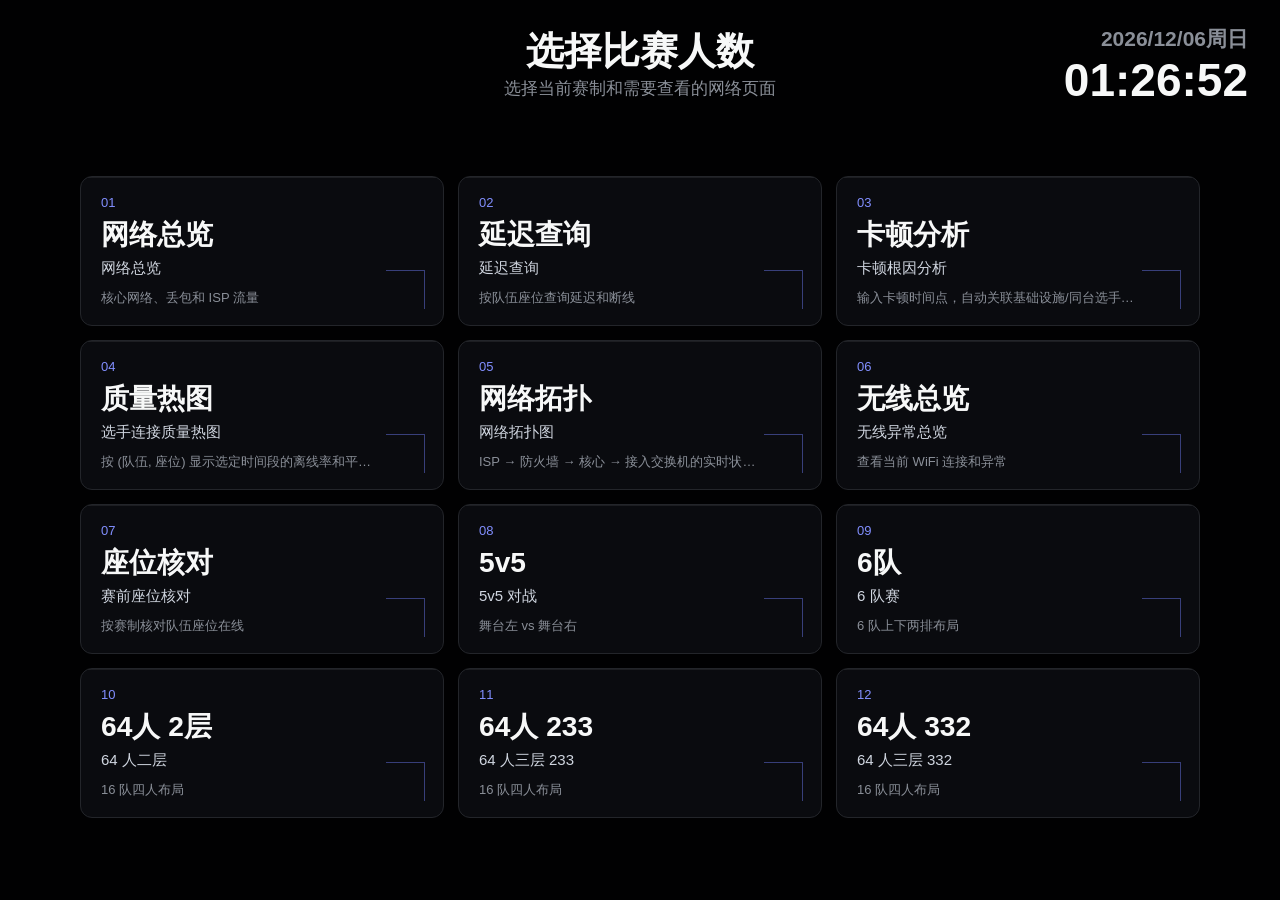
==== zabbix+librenms+grafana/bigscreen/index.html @ 81fe7541 "bigscreen: heatmap fetch timeout, topology render-skip, cached clock formatters, cache unit tests - " ====
<!doctype html>
<html lang="zh-CN">
  <head>
    <meta charset="utf-8" />
    <meta name="viewport" content="width=device-width, initial-scale=1" />
    <title>网络监控大屏</title>
    <link rel="stylesheet" href="./style.css?v=20260610-r2" />
    <link rel="stylesheet" href="./platform.css?v=20260610-r2" />
  </head>
  <body>
    <main class="screen">
      <header class="topbar">
        <div class="brand" id="brand">
          <div class="brand-mark" id="brandMark" aria-hidden="true"></div>
          <div class="brand-text" id="logoText"></div>
        </div>
        <div class="headline">
          <h1 id="screenTitle">网络监控大屏</h1>
          <div id="screenSubtitle" class="subtitle"></div>
          <nav class="screen-nav" id="screenNav" aria-label="页面导航"></nav>
        </div>
        <time class="clock" aria-live="polite">
          <span id="dateText">---- -- --</span>
          <strong id="timeText">--:--:--</strong>
          <span id="dataFreshness" class="data-freshness" hidden></span>
        </time>
      </header>

      <section class="panel-grid" id="panelGrid" aria-label="监控面板">
        <section class="panel custom-panel ping-panel" aria-labelledby="pingTitle">
          <h2 id="pingTitle">Ping</h2>
          <div class="gauge-subhead">网络设备</div>
          <div class="gauge-grid" id="pingGaugeGrid"></div>
          <div class="gauge-subhead">服务器</div>
          <div class="gauge-grid" id="pingServerGaugeGrid"></div>
        </section>
        <section class="panel custom-panel uptime-panel" aria-labelledby="uptimeTitle">
          <h2 id="uptimeTitle">运行时长</h2>
          <div class="gauge-grid" id="uptimeGaugeGrid"></div>
        </section>
        <section class="chart-panel trend-panel" aria-labelledby="trendTitle">
          <h2 id="trendTitle">Ping 趋势</h2>
          <div class="chart-body" id="pingTrendChart"></div>
        </section>
        <section class="chart-panel loss-panel" aria-labelledby="lossTitle">
          <h2 id="lossTitle">丢包热力图</h2>
          <div class="chart-body" id="lossHeatmap"></div>
        </section>
        <div class="isp-grid" id="ispGrid"></div>
      </section>
      <section class="home-panel" id="homePanel" aria-label="大屏选择" hidden>
        <div class="home-shell">
          <div class="mode-grid" id="modeGrid"></div>
        </div>
      </section>
      <section class="tournament-panel" id="tournamentPanel" aria-label="比赛面板" hidden>
        <button type="button" class="tournament-refresh" id="tournamentRefresh" title="刷新" aria-label="手动刷新比赛面板">↻</button>
        <div class="tournament-summary" id="tournamentSummary"></div>
        <div class="tournament-board" id="tournamentBoard"></div>
        <section class="chart-panel tournament-trend-panel" aria-labelledby="tournamentTrendTitle">
          <h2 id="tournamentTrendTitle">选手延迟趋势</h2>
          <div class="chart-body" id="tournamentTrendChart"></div>
        </section>
      </section>
      <section class="evidence-panel" id="evidencePanel" aria-label="延迟查询" hidden>
        <form class="evidence-controls" id="evidenceForm">
          <label>队伍 <input id="evidenceTeam" type="number" min="1" max="16" value="1" /></label>
          <label>座位 <input id="evidenceSeat" type="number" min="1" max="5" value="1" /></label>
          <label>网络
            <select id="evidenceNetwork">
              <option value="wired">有线</option>
              <option value="wireless">无线</option>
              <option value="all">全部</option>
            </select>
          </label>
          <label>IP（填了优先按 IP 查，可查选手或基础设施任意设备） <input id="evidenceIp" type="text" /></label>
          <label>查询时间 <input id="evidenceAt" type="datetime-local" /></label>
          <label>查询范围
            <select id="evidenceWindow">
              <option value="5">前后 5 分钟</option>
              <option value="10">前后 10 分钟</option>
              <option value="15">前后 15 分钟</option>
              <option value="30">前后 30 分钟</option>
            </select>
          </label>
          <button type="submit">查询</button>
        </form>
        <div class="evidence-summary" id="evidenceSummary"></div>
        <section class="chart-panel evidence-latency-panel" aria-labelledby="evidenceLatencyTitle">
          <h2 id="evidenceLatencyTitle">延迟趋势</h2>
          <div class="chart-body" id="evidenceLatencyChart"></div>
        </section>
        <section class="chart-panel evidence-success-panel" aria-labelledby="evidenceSuccessTitle">
          <h2 id="evidenceSuccessTitle">在线状态</h2>
          <div class="chart-body" id="evidenceSuccessChart"></div>
        </section>
      </section>
      <section class="ops-panel" id="opsPanel" aria-label="现场核对" hidden>
        <div class="ops-controls" id="opsControls"></div>
        <div class="ops-summary" id="opsSummary"></div>
        <div class="ops-board" id="opsBoard"></div>
      </section>
      <section class="heatmap-panel" id="heatmapPanel" aria-label="质量热图" hidden>
        <form class="heatmap-controls" id="heatmapForm">
          <label>起点 <input id="heatmapStart" type="datetime-local" /></label>
          <label>时长
            <select id="heatmapWindow">
              <option value="1">最近 1 小时</option>
              <option value="3">最近 3 小时</option>
              <option value="6" selected>最近 6 小时</option>
              <option value="12">最近 12 小时</option>
              <option value="24">最近 24 小时</option>
            </select>
          </label>
          <label>队伍数
            <select id="heatmapTeams">
              <option value="2">2 队 (5v5)</option>
              <option value="6">6 队</option>
              <option value="16" selected>16 队 (64 人)</option>
            </select>
          </label>
          <button type="submit">绘制</button>
        </form>
        <div class="heatmap-summary" id="heatmapSummary"></div>
        <div class="heatmap-grid" id="heatmapGrid"></div>
        <div class="heatmap-legend" id="heatmapLegend"></div>
      </section>
      <section class="topology-panel" id="topologyPanel" aria-label="网络拓扑" hidden>
        <div class="topology-toolbar">
          <span class="topology-legend">
            <i class="dot good"></i> 在线
            <i class="dot warn"></i> 高延迟
            <i class="dot bad"></i> 离线
            <i class="dot none"></i> 无数据
          </span>
          <span class="topology-updated" id="topologyUpdated"></span>
        </div>
        <div class="topology-canvas" id="topologyCanvas"></div>
        <aside class="topology-detail" id="topologyDetail"></aside>
      </section>
      <section class="incident-panel" id="incidentPanel" aria-label="卡顿根因分析" hidden>
        <form class="incident-controls" id="incidentForm">
          <label>事发时间 <input id="incidentAt" type="datetime-local" /></label>
          <label>分析窗口
            <select id="incidentWindow">
              <option value="2">前后 2 分钟</option>
              <option value="5" selected>前后 5 分钟</option>
              <option value="10">前后 10 分钟</option>
              <option value="15">前后 15 分钟</option>
            </select>
          </label>
          <label>抖动阈值
            <select id="incidentThreshold">
              <option value="0.02">20 ms（推荐）</option>
              <option value="0.03">30 ms</option>
              <option value="0.05">50 ms</option>
              <option value="0.08">80 ms</option>
            </select>
          </label>
          <button type="submit">分析</button>
        </form>
        <div class="incident-verdict" id="incidentVerdict"></div>
        <section class="incident-grid">
          <article class="incident-card" aria-labelledby="incidentPlayersTitle">
            <h2 id="incidentPlayersTitle">受影响选手</h2>
            <div class="incident-card-body" id="incidentPlayers"></div>
          </article>
          <article class="incident-card" aria-labelledby="incidentInfraTitle">
            <h2 id="incidentInfraTitle">基础设施</h2>
            <div class="incident-card-body" id="incidentInfra"></div>
          </article>
          <article class="incident-card" aria-labelledby="incidentIspTitle">
            <h2 id="incidentIspTitle">ISP / WAN 流量</h2>
            <div class="incident-card-body" id="incidentIsp"></div>
          </article>
          <article class="incident-card" aria-labelledby="incidentStageTitle">
            <h2 id="incidentStageTitle">按 Stage 分组</h2>
            <div class="incident-card-body" id="incidentStage"></div>
          </article>
        </section>
      </section>
    </main>
    <script src="./config.js?v=20260610-r2"></script>
    <script src="./pages.js?v=20260610-r2"></script>
    <script src="./utils.js?v=20260610-r2"></script>
    <script src="./api.js?v=20260610-r2"></script>
    <script src="./topology.js?v=20260610-r2"></script>
    <script src="./app.js?v=20260610-r2"></script>
  </body>
</html>
---- zabbix+librenms+grafana/bigscreen/style.css ----
:root {
  color-scheme: dark;
  --bg: #000;
  --panel: #000;
  --panel-border: transparent;
  --text: #eef4ff;
  --muted: #94a3b8;
  --line: #58d68d;
  --accent: #ff4da6;
}

* {
  box-sizing: border-box;
}

html,
body {
  width: 100%;
  height: 100%;
  margin: 0;
  overflow: hidden;
  background: var(--bg);
  color: var(--text);
  font-family: "Microsoft YaHei", "PingFang SC", "Segoe UI", sans-serif;
}

.screen {
  display: grid;
  grid-template-rows: 104px 1fr;
  width: 100vw;
  height: 100vh;
  padding: 14px 18px 18px;
  gap: 12px;
  background: #000;
}

.topbar {
  display: grid;
  grid-template-columns: 260px 1fr 260px;
  align-items: center;
  min-width: 0;
  border: 0;
  background: transparent;
  border-radius: 0;
  padding: 14px 18px;
  box-shadow: none;
}

.brand {
  display: flex;
  align-items: center;
  gap: 13px;
  min-width: 0;
}

.brand[hidden] {
  display: block;
  visibility: hidden;
}

.brand-mark {
  display: grid;
  place-items: center;
  width: 52px;
  height: 52px;
  border: 2px solid rgba(88, 214, 141, 0.82);
  border-radius: 8px;
  color: var(--line);
  font-size: 28px;
  font-weight: 800;
  line-height: 1;
}

.brand-text {
  overflow: hidden;
  color: var(--accent);
  font-size: 27px;
  font-weight: 800;
  letter-spacing: 0;
  text-overflow: ellipsis;
  white-space: nowrap;
}

.headline {
  min-width: 0;
  text-align: center;
}

.headline h1 {
  margin: 0;
  overflow: hidden;
  color: #b9d7ff;
  font-size: 40px;
  font-weight: 500;
  letter-spacing: 0;
  line-height: 1.14;
  text-shadow: 0 0 18px rgba(91, 160, 255, 0.24);
  text-overflow: ellipsis;
  white-space: nowrap;
}

.subtitle {
  min-height: 20px;
  margin-top: 6px;
  overflow: hidden;
  color: var(--muted);
  font-size: 17px;
  line-height: 1.2;
  text-overflow: ellipsis;
  white-space: nowrap;
}

.clock {
  display: grid;
  justify-items: end;
  gap: 4px;
  color: var(--text);
}

.clock span {
  color: #d9e6ff;
  font-size: 21px;
  font-weight: 600;
}

.clock strong {
  font-size: 46px;
  font-weight: 800;
  line-height: 1;
}

.clock span.data-freshness {
  font-size: 14px;
  font-weight: 600;
  color: #ffd14d;
  background: rgba(255, 159, 67, 0.14);
  border: 1px solid rgba(255, 159, 67, 0.4);
  border-radius: 6px;
  padding: 2px 8px;
}

.panel-grid {
  display: grid;
  min-width: 0;
  min-height: 0;
  grid-template-columns: repeat(12, minmax(0, 1fr));
  grid-template-rows: 35fr 24fr 28fr;
  gap: 8px 10px;
}

.panel,
.chart-panel,
.isp-grid {
  min-width: 0;
  min-height: 0;
}

.panel,
.chart-panel {
  position: relative;
  display: block;
  width: 100%;
  height: 100%;
  overflow: hidden;
  border: 0;
  border-radius: 0;
  background: transparent;
  box-shadow: none;
}

.custom-panel {
  display: grid;
  grid-template-rows: 24px minmax(0, 1fr);
  padding: 2px 6px 6px;
}

.chart-panel {
  display: grid;
  grid-template-rows: 24px 1fr;
  padding: 4px 6px 6px;
}

.custom-panel h2,
.chart-panel h2 {
  align-self: start;
  margin: 0;
  color: var(--text);
  font-size: 14px;
  font-weight: 700;
  line-height: 1.3;
}

.gauge-grid {
  display: grid;
  min-width: 0;
  min-height: 0;
  grid-template-columns: repeat(var(--gauge-columns, 3), minmax(0, 1fr));
  grid-template-rows: repeat(var(--gauge-rows, 2), minmax(0, 1fr));
  align-content: stretch;
  align-items: stretch;
  justify-items: stretch;
  gap: clamp(4px, 0.7vh, 10px) clamp(12px, 1.6vw, 28px);
}

.gauge-grid[data-rows="3"] {
  gap: clamp(3px, 0.55vh, 7px) clamp(14px, 1.7vw, 26px);
}

.gauge-item {
  display: flex;
  flex-direction: column;
  align-items: center;
  justify-content: space-between; /* 撑满上下边缘 */
  width: 100%;
  height: 100%;
  min-width: 0;
  min-height: 0;
  overflow: hidden;
  padding: 2px;
}

/* Sizes to fill its grid cell (height-driven) so more devices -> smaller cells
   -> smaller gauges, always fully visible, at any resolution. */
.gauge-visual {
  position: relative;
  flex: 1 1 0%; /* 核心：允许图表随着容器高度变矮而自动等比例缩放 */
  width: 100%;
  height: 100%;
  max-width: 130px; /* 给一个在 2K 缩放屏下最舒适的最大宽度上限 */
  aspect-ratio: 220 / 150;
  margin: 0 auto;
  filter: drop-shadow(0 14px 22px rgba(0, 0, 0, 0.48));
}

.gauge-visual svg {
  width: 100%;
  height: 100%;
}

.threshold,
.gauge-track,
.gauge-value-path {
  fill: none;
  stroke-linecap: butt;
}

.threshold {
  stroke-width: 8;
  opacity: 0.98;
}

.threshold-green {
  stroke: #73d17a;
  stroke-dasharray: 70 100;
}

.threshold-yellow {
  stroke: #ffe32d;
  stroke-dasharray: 20 100;
  stroke-dashoffset: -70;
}

.threshold-red {
  stroke: #ff4d66;
  stroke-dasharray: 10 100;
  stroke-dashoffset: -90;
}

.gauge-uptime .threshold-green {
  stroke-dasharray: 90 100;
  stroke-dashoffset: -10;
}

.gauge-uptime .threshold-yellow {
  stroke-dasharray: 10 100;
  stroke-dashoffset: 0;
}

.gauge-uptime .threshold-red {
  display: none;
}

.gauge-track,
.gauge-value-path {
  stroke-width: 14;
  stroke-linecap: butt;
}

.gauge-track {
  stroke: #202832;
}

.gauge-value-path {
  stroke: var(--gauge-color);
  stroke-dasharray: var(--gauge-fill) 100;
  filter: drop-shadow(0 0 5px color-mix(in srgb, var(--gauge-color) 72%, transparent));
}

.gauge-number {
  position: absolute;
  left: 50%;
  top: 65%;
  transform: translate(-50%, -50%);
  display: flex;
  align-items: baseline;
  gap: 2px;
  white-space: nowrap;
}

.gauge-number strong {
  font-size: clamp(14px, 1.2vw, 22px); 
  font-weight: 600;
}

.gauge-number span {
  font-size: 10px;
}

.gauge-name {
  width: 100%;
  font-size: clamp(11px, 0.8vw, 13px); 
  font-weight: 700;
  text-align: center;
  overflow: hidden;
  text-overflow: ellipsis;
  white-space: nowrap;
  margin-top: 2px;
}

.gauge-grid[data-rows="3"] .gauge-number strong {
  font-size: clamp(16px, 1.08vw, 24px);
}

.gauge-grid[data-rows="3"] .gauge-number span {
  font-size: clamp(9px, 0.62vw, 13px);
}

.gauge-grid[data-rows="3"] .gauge-name {
  max-width: 190px;
  font-size: clamp(12px, 0.82vw, 16px);
}

/* Dense tier: many devices in one panel — smaller gauges so they fit cleanly. */
.gauge-grid[data-rows="4"] {
  gap: clamp(2px, 0.4vh, 5px) clamp(10px, 1.3vw, 20px);
}
.gauge-grid[data-rows="4"] .gauge-number strong {
  font-size: clamp(12px, 0.8vw, 17px);
}
.gauge-grid[data-rows="4"] .gauge-number span {
  font-size: clamp(8px, 0.48vw, 11px);
}
.gauge-grid[data-rows="4"] .gauge-name {
  max-width: 140px;
  font-size: clamp(10px, 0.66vw, 13px);
}

.empty-state {
  grid-column: 1 / -1;
  align-self: center;
  color: var(--muted);
  font-size: 28px;
}

.chart-body {
  min-width: 0;
  min-height: 0;
}

.line-layout {
  display: grid;
  width: 100%;
  height: 100%;
  min-width: 0;
  min-height: 0;
  gap: 8px;
}

.side-layout {
  grid-template-columns: minmax(0, 1fr) 220px;
}

.side-layout.dense-series {
  grid-template-columns: minmax(0, 1fr) 190px;
  gap: 6px;
}

.side-layout.compact-series {
  grid-template-columns: minmax(0, 1fr) 174px;
  gap: 5px;
}

.bottom-layout {
  grid-template-rows: minmax(0, 1fr) 32px;
}

.line-chart {
  width: 100%;
  height: 100%;
  min-width: 0;
  min-height: 0;
}

.chart-grid-line {
  stroke: rgba(125, 139, 160, 0.18);
  stroke-width: 1;
}

.chart-time-line {
  stroke: rgba(125, 139, 160, 0.14);
  stroke-width: 1;
}

.chart-axis {
  fill: #b8c2d4;
  font-size: 12px;
  font-weight: 600;
}

.chart-line {
  fill: none;
  stroke-width: 2.2;
  stroke-linejoin: round;
  stroke-linecap: round;
}

.chart-area {
  fill-opacity: 0.22;
}

.chart-legend {
  min-width: 0;
  min-height: 0;
  overflow: hidden;
  color: #c7d0df;
  font-size: 12px;
}

.side-legend {
  align-self: center;
}

.dense-series .chart-legend {
  font-size: 11px;
}

.compact-series .chart-legend {
  font-size: 10px;
}

.bottom-legend {
  display: flex;
  align-items: center;
  gap: 18px;
  white-space: nowrap;
}

.legend-row {
  display: grid;
  grid-template-columns: 14px minmax(0, 1fr) 62px 62px;
  align-items: center;
  gap: 6px;
  min-width: 0;
  border-bottom: 1px solid rgba(125, 139, 160, 0.16);
  line-height: 1.8;
}

.dense-series .legend-row {
  grid-template-columns: 12px minmax(0, 1fr) 50px 50px;
  gap: 4px;
  line-height: 1.36;
}

.compact-series .legend-row {
  grid-template-columns: 10px minmax(0, 1fr) 44px 44px;
  gap: 3px;
  line-height: 1.22;
}

.bottom-legend .legend-row {
  display: flex;
  border-bottom: 0;
  line-height: 1.2;
}

.legend-head {
  color: #69a0ff;
  font-weight: 700;
}

.bottom-legend .legend-head {
  display: none;
}

.dense-series .side-legend .legend-head,
.compact-series .side-legend .legend-head {
  display: none;
}

.legend-swatch {
  width: 12px;
  height: 4px;
  border-radius: 999px;
}

.compact-series .legend-swatch {
  width: 10px;
  height: 3px;
}

.legend-name {
  overflow: hidden;
  text-overflow: ellipsis;
  white-space: nowrap;
}

.legend-calc-label {
  color: #8aa1c0;
  font-style: normal;
  font-size: 0.85em;
  margin-right: 2px;
}

.heatmap {
  --heatmap-name-width: 150px;
  --heatmap-gap: 8px;
  display: grid;
  grid-template-rows: minmax(0, 1fr) 22px;
  width: 100%;
  height: 100%;
  min-width: 0;
  min-height: 0;
  overflow: hidden;
  padding: 4px 0 0;
}

.heatmap-rows {
  display: grid;
  grid-template-rows: repeat(var(--heatmap-rows, 1), minmax(0, 1fr));
  align-content: stretch;
  gap: clamp(2px, 0.35vh, 5px);
  min-width: 0;
  min-height: 0;
  overflow: hidden;
}

.heatmap-row {
  display: grid;
  grid-template-columns: var(--heatmap-name-width) minmax(0, 1fr);
  align-items: center;
  gap: var(--heatmap-gap);
  min-width: 0;
  min-height: 0;
}

.heatmap-name {
  overflow: hidden;
  color: #c6cfdd;
  font-size: 13px;
  text-align: right;
  text-overflow: ellipsis;
  white-space: nowrap;
}

.heatmap-cells {
  display: grid;
  grid-auto-flow: column;
  grid-auto-columns: minmax(2px, 1fr);
  align-self: center;
  gap: 1px;
  min-width: 0;
  height: min(14px, 100%);
  min-height: 4px;
}

.heatmap-cell {
  min-width: 0;
  min-height: 0;
  border-radius: 1px;
}

.heatmap-cell.good {
  background: #008c56;
}

.heatmap-cell.warn {
  background: #ffe32d;
}

.heatmap-cell.bad {
  background: #df174f;
}

.heatmap-axis {
  display: grid;
  grid-template-columns: var(--heatmap-name-width) minmax(0, 1fr);
  align-items: end;
  gap: var(--heatmap-gap);
  color: #b8c2d4;
  font-size: 12px;
  font-weight: 600;
}

.heatmap-axis-times {
  display: flex;
  min-width: 0;
  justify-content: space-between;
}

.dense-heatmap .heatmap-rows {
  gap: 2px;
}

.dense-heatmap .heatmap-name,
.dense-heatmap .heatmap-axis {
  font-size: 11px;
}

.dense-heatmap .heatmap-cells {
  height: min(11px, 100%);
}

.compact-heatmap .heatmap-rows {
  gap: 1px;
}

.compact-heatmap .heatmap-name,
.compact-heatmap .heatmap-axis {
  font-size: 10px;
}

.compact-heatmap .heatmap-cells {
  height: min(9px, 100%);
}

.no-data {
  display: grid;
  width: 100%;
  height: 100%;
  place-items: center;
  color: var(--muted);
  font-size: 24px;
}

.ping-panel {
  grid-column: 1 / 7;
  grid-row: 1;
  display: flex;
  flex-direction: column;
}
/* 网络设备 grid takes the remaining height (clipped, never bleeds into the
   label below); 服务器 is a compact, height-capped strip so it can never crowd
   the network grid out of the panel. */
.ping-panel #pingGaugeGrid { flex: 1 1 0; min-height: 0; overflow: hidden; }
/* Fixed share (not content height) so the gauges' 1fr rows have a definite
   height to fill; network grid above takes the rest. */
.ping-panel #pingServerGaugeGrid { flex: 0 0 23%; min-height: 0; overflow: hidden; }
.ping-panel #pingServerGaugeGrid .gauge-number strong { font-size: clamp(11px, 0.74vw, 15px); }
.ping-panel #pingServerGaugeGrid .gauge-number span { font-size: clamp(8px, 0.44vw, 10px); }
.ping-panel #pingServerGaugeGrid .gauge-name { font-size: clamp(10px, 0.6vw, 12px); }
.gauge-subhead {
  flex: 0 0 auto;
  margin: 3px 0 0 2px;
  font-size: 11px;
  font-weight: 600;
  letter-spacing: 0.04em;
  color: #8aa0c0;
}

.uptime-panel {
  grid-column: 7 / 13;
  grid-row: 1;
}

.trend-panel {
  grid-column: 1 / 9;
  grid-row: 2;
}

.loss-panel {
  grid-column: 9 / 13;
  grid-row: 2;
}

.isp-grid {
  display: grid;
  grid-column: 1 / 13;
  grid-row: 3;
  grid-template-columns: repeat(var(--isp-count, 2), minmax(0, 1fr));
  gap: 10px;
}

@media (max-width: 1200px) {
  .screen {
    grid-template-rows: 92px 1fr;
    padding: 10px;
  }

  .topbar {
    grid-template-columns: 180px 1fr 180px;
    padding: 12px;
  }

  .brand-mark {
    width: 40px;
    height: 40px;
    font-size: 22px;
  }

  .brand-text {
    font-size: 19px;
  }

  .headline h1 {
    font-size: 27px;
  }

  .clock span {
    font-size: 15px;
  }

  .clock strong {
    font-size: 32px;
  }
}

/* ============= Incident root-cause analysis ============= */
.incident-panel {
  display: grid;
  grid-template-rows: auto auto minmax(0, 1fr);
  gap: 12px;
  padding: 16px;
  width: 100%;
  height: 100%;
  overflow: auto;
}

.incident-controls {
  display: flex;
  flex-wrap: wrap;
  gap: 12px;
  align-items: end;
  padding: 12px 16px;
  background: rgba(11, 18, 30, 0.7);
  border: 1px solid rgba(105, 160, 255, 0.18);
  border-radius: 8px;
}

.incident-controls label {
  display: flex;
  flex-direction: column;
  gap: 4px;
  font-size: 12px;
  color: #94a3b8;
}

.incident-controls input,
.incident-controls select {
  padding: 6px 10px;
  background: rgba(20, 30, 48, 0.85);
  color: #eaf2ff;
  border: 1px solid rgba(105, 160, 255, 0.28);
  border-radius: 4px;
  font-size: 14px;
}

.incident-controls button {
  padding: 8px 24px;
  background: #69a0ff;
  color: #0a1422;
  font-size: 14px;
  font-weight: 700;
  border: 0;
  border-radius: 4px;
  cursor: pointer;
}

.incident-controls button:hover {
  filter: brightness(1.1);
}

.incident-verdict {
  display: grid;
  grid-template-columns: minmax(140px, max-content) 1fr;
  gap: 14px;
  align-items: center;
  padding: 14px 20px;
  border-radius: 8px;
  border: 1px solid rgba(105, 160, 255, 0.18);
  background: rgba(11, 18, 30, 0.7);
  font-size: 16px;
}

.incident-verdict strong {
  font-size: 20px;
  padding: 6px 14px;
  border-radius: 4px;
  text-align: center;
}

.incident-verdict.good strong { background: rgba(76, 175, 80, 0.78); color: #06140a; }
.incident-verdict.warn strong { background: rgba(255, 193, 7, 0.82); color: #1a1500; }
.incident-verdict.bad  strong { background: rgba(239, 35, 60, 0.86); color: #fff; }
.incident-verdict.good { border-left: 4px solid #4caf50; }
.incident-verdict.warn { border-left: 4px solid #ffc107; }
.incident-verdict.bad  { border-left: 4px solid #ef233c; }

.incident-verdict span {
  color: #c9d4e8;
  font-size: 14px;
  line-height: 1.55;
}

.incident-grid {
  display: grid;
  grid-template-columns: repeat(2, minmax(0, 1fr));
  grid-template-rows: repeat(2, minmax(0, 1fr));
  gap: 12px;
  min-height: 0;
}

.incident-card {
  display: grid;
  grid-template-rows: 30px minmax(0, 1fr);
  background: rgba(11, 18, 30, 0.78);
  border: 1px solid rgba(105, 160, 255, 0.2);
  border-radius: 8px;
  padding: 10px 14px;
  min-height: 0;
}

.incident-card h2 {
  margin: 0;
  font-size: 14px;
  color: #69a0ff;
  border-bottom: 1px solid rgba(105, 160, 255, 0.15);
  padding-bottom: 4px;
}

.incident-card-body {
  min-height: 0;
  overflow-y: auto;
  padding-top: 6px;
  display: flex;
  flex-direction: column;
  gap: 4px;
}

.incident-empty {
  color: #6c7993;
  font-size: 12px;
  font-style: italic;
  padding: 6px 0;
}

.incident-item {
  display: grid;
  grid-template-columns: minmax(120px, 1fr) minmax(80px, 1fr) minmax(100px, 1.2fr);
  gap: 8px;
  align-items: center;
  padding: 5px 8px;
  border-radius: 4px;
  background: rgba(95, 108, 132, 0.18);
  font-size: 12px;
}

.incident-item.info { background: rgba(105, 160, 255, 0.16); }
.incident-item.warn { background: rgba(255, 193, 7, 0.22); }
.incident-item.bad  { background: rgba(239, 35, 60, 0.26); }

.incident-item strong { color: #eaf2ff; }
.incident-item em { color: #94a3b8; font-style: normal; font-size: 11px; }
.incident-item span { color: #c9d4e8; text-align: right; }

/* ============= Connection quality heatmap ============= */
.heatmap-panel {
  display: flex;
  flex-direction: column;
  gap: 12px;
  padding: 16px;
  width: 100%;
  height: 100%;
  overflow: hidden;
}

.heatmap-controls,
.heatmap-summary,
.heatmap-legend {
  flex: 0 0 auto;
}

.heatmap-controls {
  display: flex;
  flex-wrap: wrap;
  gap: 12px;
  align-items: end;
  padding: 12px 16px;
  background: rgba(11, 18, 30, 0.7);
  border: 1px solid rgba(105, 160, 255, 0.18);
  border-radius: 8px;
}

.heatmap-controls label {
  display: flex;
  flex-direction: column;
  gap: 4px;
  font-size: 12px;
  color: #94a3b8;
}

.heatmap-controls input,
.heatmap-controls select {
  padding: 6px 10px;
  background: rgba(20, 30, 48, 0.85);
  color: #eaf2ff;
  border: 1px solid rgba(105, 160, 255, 0.28);
  border-radius: 4px;
  font-size: 14px;
}

.heatmap-controls button {
  padding: 8px 24px;
  background: #69a0ff;
  color: #0a1422;
  font-size: 14px;
  font-weight: 700;
  border: 0;
  border-radius: 4px;
  cursor: pointer;
}

.heatmap-summary {
  display: flex;
  gap: 12px;
  flex-wrap: wrap;
  align-items: stretch;
  padding: 12px 16px;
  background: rgba(11, 18, 30, 0.7);
  border: 1px solid rgba(105, 160, 255, 0.18);
  border-radius: 8px;
}

.heatmap-kpi {
  display: flex;
  flex-direction: column;
  align-items: center;
  gap: 2px;
  padding: 6px 14px;
  border-radius: 6px;
  background: rgba(95, 108, 132, 0.18);
  min-width: 78px;
}

.heatmap-kpi strong { font-size: 20px; color: #eaf2ff; }
.heatmap-kpi span { font-size: 11px; color: #94a3b8; }
.heatmap-kpi.good { background: rgba(76, 175, 80, 0.22); }
.heatmap-kpi.warn { background: rgba(255, 193, 7, 0.22); }
.heatmap-kpi.bad  { background: rgba(239, 35, 60, 0.22); }
.heatmap-window {
  margin-left: auto;
  align-self: center;
  font-size: 12px;
  color: #94a3b8;
}

.heatmap-grid {
  flex: 1 1 auto;
  display: grid;
  grid-template-columns: repeat(var(--heatmap-seat-count, 4), minmax(0, 1fr));
  grid-auto-rows: 56px;
  gap: 4px;
  min-height: 0;
  overflow-y: auto;
}

.heatmap-cell {
  display: grid;
  grid-template-rows: 14px 1fr 12px;
  align-items: center;
  justify-items: center;
  padding: 4px 6px;
  border-radius: 4px;
  color: #0a1422;
  min-width: 0;
  min-height: 0;
}

.heatmap-cell.none { color: #c9d4e8; }
.heatmap-cell-pos { font-size: 10px; font-weight: 600; opacity: 0.78; }
.heatmap-cell-pct { font-size: 16px; font-weight: 900; }
.heatmap-cell-rtt { font-style: normal; font-size: 10px; opacity: 0.88; }

.heatmap-legend {
  display: flex;
  flex-wrap: wrap;
  gap: 8px;
  font-size: 11px;
}

.heatmap-key {
  display: inline-flex;
  align-items: center;
  padding: 4px 10px;
  border-radius: 999px;
  color: #0a1422;
  font-weight: 600;
}

.heatmap-loading,
.heatmap-error {
  color: #94a3b8;
  font-size: 13px;
  padding: 4px 0;
}
.heatmap-error { color: #ff8a8a; }

/* ============= Network topology ============= */
.topology-panel {
  position: relative;
  display: grid;
  grid-template-columns: minmax(0, 1fr);
  grid-template-rows: 40px minmax(0, 1fr);
  gap: 8px;
  padding: 12px;
  width: 100%;
  height: 100%;
  overflow: hidden;
}

.topology-toolbar {
  grid-column: 1 / -1;
  display: flex;
  align-items: center;
  justify-content: space-between;
  padding: 6px 14px;
  background: rgba(11, 18, 30, 0.7);
  border: 1px solid rgba(105, 160, 255, 0.18);
  border-radius: 6px;
  font-size: 12px;
  color: #c9d4e8;
}

.topology-legend { display: flex; gap: 14px; align-items: center; }
.topology-legend .dot {
  display: inline-block;
  width: 9px;
  height: 9px;
  border-radius: 999px;
  margin-right: 4px;
  vertical-align: middle;
}
.dot.good  { background: #4ade80; box-shadow: 0 0 8px rgba(74, 222, 128, 0.65); }
.dot.warn  { background: #fbbf24; box-shadow: 0 0 8px rgba(251, 191, 36, 0.65); }
.dot.bad   { background: #f87171; box-shadow: 0 0 10px rgba(248, 113, 113, 0.7); }
.dot.none  { background: #475569; }

.topology-updated { color: #94a3b8; }

.topology-canvas {
  position: relative;
  background: radial-gradient(ellipse at center, rgba(20, 30, 48, 0.85) 0%, rgba(8, 12, 22, 0.95) 80%);
  border: 1px solid rgba(105, 160, 255, 0.18);
  border-radius: 8px;
  overflow: hidden;
  min-width: 0;
  min-height: 0;
  padding: 8px;
  cursor: grab;
  touch-action: none;
  user-select: none;
  -webkit-user-select: none;
}

.topology-canvas.topology-grabbing {
  cursor: grabbing;
}

.topology-svg {
  width: 100%;
  height: 100%;
  display: block;
}

.topology-link {
  fill: none;
  stroke-width: 2.2;
  opacity: 0.62;
  transition: opacity 0.3s, stroke 0.3s;
}
.topology-link.link-logical {
  stroke-width: 4;
  opacity: 0.9;
  filter: drop-shadow(0 0 4px rgba(74, 222, 128, 0.35));
}
.topology-link.link-fallback {
  opacity: 0.52;
}
/* Bonded link (EtherChannel/LAG) — thicker so a single physical link stands out. */
.topology-link.link-aggregated {
  stroke-width: 7;
}
.topology-backbone {
  stroke-width: 4.5;
  stroke-linecap: round;
  stroke-linejoin: round;
  opacity: 0.58;
  filter: drop-shadow(0 0 5px rgba(74, 222, 128, 0.22));
}
.topology-link.link-good { stroke: #4ade80; }
.topology-link.link-warn { stroke: #fbbf24; opacity: 0.75; }
.topology-link.link-bad  { stroke: #f87171; opacity: 0.92; stroke-dasharray: 5 4; animation: link-pulse 1.4s ease-in-out infinite; }
.topology-link.link-none { stroke: #475569; opacity: 0.35; stroke-dasharray: 3 3; }

@keyframes link-pulse {
  0%, 100% { opacity: 0.55; }
  50% { opacity: 1; }
}

.topology-node {
  cursor: pointer;
  outline: none;
}

.topology-node rect {
  fill: rgba(15, 23, 39, 0.94);
  stroke: rgba(105, 160, 255, 0.32);
  stroke-width: 1.5;
  transition: filter 0.25s, stroke 0.25s;
}

.topology-node.node-good rect { stroke: rgba(74, 222, 128, 0.85); }
.topology-node.node-warn rect { stroke: rgba(251, 191, 36, 0.9); }
.topology-node.node-bad  rect { stroke: rgba(248, 113, 113, 0.95); filter: drop-shadow(0 0 6px rgba(248, 113, 113, 0.55)); }
.topology-node.node-none rect { stroke: rgba(71, 85, 105, 0.6); stroke-dasharray: 3 3; }

.topology-node:hover rect,
.topology-node:focus rect {
  filter: drop-shadow(0 0 8px rgba(105, 160, 255, 0.6));
  stroke-width: 2;
}

.topology-node-icon {
  fill: #69a0ff;
  font-size: 14px;
  font-weight: 700;
}
.topology-node-name {
  fill: #eaf2ff;
  font-size: 13px;
  font-weight: 700;
}
.topology-node-kind {
  fill: #94a3b8;
  font-size: 10px;
}
.topology-node-latency {
  fill: #c9d4e8;
  font-size: 10px;
  font-weight: 600;
}
.topology-node-ip {
  fill: #94a3b8;
  font-size: 10px;
  font-family: ui-monospace, "SF Mono", Menlo, Consolas, monospace;
}

.topology-ha-bond line {
  stroke: #69a0ff;
  stroke-width: 2;
  stroke-dasharray: 4 3;
  opacity: 0.7;
}
.topology-ha-bond rect {
  fill: #69a0ff;
  opacity: 0.92;
}
.topology-ha-bond text {
  fill: #0a1422;
  font-size: 10px;
  font-weight: 800;
  letter-spacing: 0.5px;
}

.topology-link-label {
  fill: #eaf2ff;
  stroke: rgba(7, 12, 22, 0.95);
  stroke-width: 4px;
  paint-order: stroke;
  font-size: 10px;
  font-weight: 800;
  font-family: ui-monospace, "SF Mono", Menlo, Consolas, monospace;
  pointer-events: none;
}

.topology-link-label-stack {
  font-size: 9px;
  font-weight: 750;
}

.topology-detail {
  position: absolute;
  right: 20px;
  top: 64px;
  z-index: 3;
  width: 260px;
  max-height: 32%;
  background: rgba(11, 18, 30, 0.85);
  border: 1px solid rgba(105, 160, 255, 0.2);
  border-radius: 8px;
  padding: 14px 16px;
  overflow-y: auto;
  min-height: 0;
  color: #c9d4e8;
  font-size: 13px;
}

.topology-detail[hidden] {
  display: none;
}

.topology-detail header {
  display: flex;
  align-items: center;
  justify-content: space-between;
  margin-bottom: 10px;
  padding-bottom: 8px;
  border-bottom: 1px solid rgba(105, 160, 255, 0.18);
}
.topology-detail header strong {
  font-size: 15px;
  color: #eaf2ff;
}
.topology-detail dl {
  display: grid;
  grid-template-columns: 64px 1fr;
  gap: 6px 12px;
  margin: 0 0 12px;
}
.topology-detail dt { color: #94a3b8; font-size: 11px; }
.topology-detail dd { margin: 0; font-size: 13px; color: #eaf2ff; word-break: break-all; }
.topology-detail .detail-link {
  display: inline-block;
  color: #69a0ff;
  text-decoration: none;
  font-size: 12px;
  margin-top: 6px;
}
.topology-detail .detail-link:hover { text-decoration: underline; }
.topology-empty {
  color: #6c7993;
  font-size: 12px;
  font-style: italic;
}
.topology-error {
  color: #ff8a8a;
  font-size: 13px;
  padding: 16px;
}
---- zabbix+librenms+grafana/bigscreen/platform.css ----
.screen {
  --linear-canvas: #010102;
  --linear-surface-1: #0a0b0f;
  --linear-surface-2: #101116;
  --linear-surface-3: #17181d;
  --linear-hairline: #23252a;
  --linear-hairline-strong: #31343b;
  --linear-primary: #5e6ad2;
  --linear-primary-hover: #828fff;
  --linear-ink: #f7f8f8;
  --linear-ink-muted: #d0d6e0;
  --linear-ink-subtle: #8a8f98;
}

.screen {
  grid-template-rows: 122px 1fr;
}

.screen.home-mode {
  grid-template-rows: 92px 1fr;
  padding: 18px 24px 28px;
  background: var(--linear-canvas);
  color: var(--linear-ink);
}

.topbar {
  padding-top: 8px;
  padding-bottom: 8px;
}

.screen.home-mode .topbar {
  grid-template-columns: 220px minmax(0, 1fr) 220px;
  padding: 0 8px;
  color: var(--linear-ink);
}

.screen.home-mode .headline h1 {
  color: var(--linear-ink);
  font-size: clamp(34px, 3vw, 56px);
  font-weight: 600;
  letter-spacing: 0;
  text-shadow: none;
}

.screen.home-mode .subtitle,
.screen.home-mode .clock span {
  color: var(--linear-ink-subtle);
}

.screen.home-mode .clock strong {
  color: var(--linear-ink);
}

.screen-nav {
  display: flex;
  justify-content: center;
  gap: 8px;
  margin-top: 8px;
  min-width: 0;
}

.screen-nav[hidden] {
  display: none;
}

.screen-nav a {
  display: inline-flex;
  align-items: center;
  justify-content: center;
  min-width: 72px;
  height: 30px;
  padding: 0 11px;
  border: 1px solid rgba(105, 160, 255, 0.34);
  border-radius: 5px;
  background: rgba(12, 20, 35, 0.62);
  color: #d9e6ff;
  font-size: 13px;
  font-weight: 700;
  text-decoration: none;
  white-space: nowrap;
}

.screen-nav a[aria-current="page"] {
  border-color: rgba(88, 214, 141, 0.82);
  background: rgba(88, 214, 141, 0.18);
  color: #fff;
}

.home-panel,
.tournament-panel,
.evidence-panel,
.ops-panel,
.incident-panel,
.heatmap-panel,
.topology-panel {
  min-width: 0;
  min-height: 0;
}

.home-panel[hidden],
.tournament-panel[hidden],
.evidence-panel[hidden],
.ops-panel[hidden],
.incident-panel[hidden],
.heatmap-panel[hidden],
.topology-panel[hidden],
.panel-grid[hidden] {
  display: none;
}

.home-panel {
  display: grid;
  align-items: stretch;
  padding: clamp(18px, 3.2vh, 40px) clamp(24px, 4.2vw, 78px);
}

.home-shell {
  display: grid;
  place-items: center;
  width: min(1280px, 100%);
  height: 100%;
  min-width: 0;
  min-height: 0;
  margin: 0 auto;
}

.mode-grid {
  display: grid;
  width: min(1120px, 100%);
  grid-template-columns: repeat(3, minmax(0, 1fr));
  align-content: center;
  min-width: 0;
  min-height: 0;
  gap: 14px;
}

.mode-card {
  position: relative;
  display: grid;
  min-height: 150px;
  align-content: space-between;
  gap: 8px;
  padding: 18px 20px;
  overflow: hidden;
  border: 1px solid var(--linear-hairline);
  border-radius: 12px;
  background: var(--linear-surface-1);
  color: var(--linear-ink);
  text-decoration: none;
}

.mode-card::before {
  position: absolute;
  inset: 0 0 auto;
  height: 1px;
  background: rgba(255, 255, 255, 0.08);
  content: "";
}

.mode-card::after {
  position: absolute;
  right: 18px;
  bottom: 16px;
  width: 38px;
  height: 38px;
  border-top: 1px solid var(--linear-primary);
  border-right: 1px solid var(--linear-primary);
  opacity: 0.55;
  content: "";
}

.mode-card-match::before {
  background: rgba(255, 255, 255, 0.08);
}

.mode-card:hover {
  border-color: var(--linear-hairline-strong);
  background: var(--linear-surface-2);
}

.mode-card span {
  color: var(--linear-primary-hover);
  font-size: 13px;
  font-weight: 500;
}

.mode-card strong {
  color: var(--linear-ink);
  font-size: clamp(28px, 2.2vw, 40px);
  font-weight: 600;
  line-height: 1;
  letter-spacing: 0;
}

.mode-card em {
  color: var(--linear-ink-muted);
  font-size: 15px;
  font-weight: 400;
  font-style: normal;
}

.mode-card b {
  max-width: calc(100% - 44px);
  overflow: hidden;
  color: var(--linear-ink-subtle);
  font-size: 13px;
  font-weight: 400;
  text-overflow: ellipsis;
  white-space: nowrap;
}

.gauge-uptime .gauge-number {
  gap: 2px;
  top: 70%;
}

.gauge-uptime .gauge-number strong {
  font-size: clamp(15px, 1.05vw, 22px);
}

.gauge-uptime .gauge-number span {
  font-size: clamp(7px, 0.46vw, 9px);
}

.screen.infra-mode {
  grid-template-rows: 104px 1fr;
}

.screen.evidence-mode {
  grid-template-rows: 104px 1fr;
  background: var(--linear-canvas);
}

.screen.evidence-mode .topbar {
  grid-column: 1 / -1;
}

.screen.incident-mode,
.screen.heatmap-mode,
.screen.topology-mode {
  grid-template-rows: 104px 1fr;
  background: var(--linear-canvas);
}

.screen.incident-mode .topbar,
.screen.heatmap-mode .topbar,
.screen.topology-mode .topbar {
  grid-column: 1 / -1;
}

.screen.incident-mode main,
.screen.heatmap-mode main,
.screen.topology-mode main {
  grid-column: 1 / -1;
}

.screen.ops-mode {
  grid-template-rows: 104px 1fr;
  background: var(--linear-canvas);
}

.screen.ops-mode .topbar {
  grid-column: 1 / -1;
}

.evidence-panel {
  display: grid;
  grid-column: 1 / -1;
  grid-row: 2;
  grid-template-columns: repeat(2, minmax(0, 1fr));
  grid-template-rows: 58px 136px minmax(0, 1fr);
  gap: 10px;
  min-width: 0;
  min-height: 0;
}

.evidence-controls {
  display: grid;
  grid-column: 1 / -1;
  grid-template-columns: 0.75fr 0.75fr 1fr 1.5fr 1fr 110px;
  gap: 8px;
  min-width: 0;
  padding: 8px;
  border: 1px solid var(--linear-hairline);
  border-radius: 12px;
  background: var(--linear-surface-1);
}

.evidence-controls label {
  display: grid;
  align-content: center;
  gap: 4px;
  min-width: 0;
  color: var(--linear-ink-subtle);
  font-size: 12px;
  font-weight: 500;
}

.evidence-controls input,
.evidence-controls select,
.evidence-controls button {
  min-width: 0;
  height: 28px;
  border: 1px solid var(--linear-hairline);
  border-radius: 8px;
  background: var(--linear-surface-2);
  color: var(--linear-ink);
  font: inherit;
  font-size: 13px;
}

.evidence-controls input,
.evidence-controls select {
  padding: 0 9px;
}

.evidence-controls input:focus,
.evidence-controls select:focus,
.evidence-controls button:focus {
  outline: 2px solid rgba(94, 106, 210, 0.48);
  outline-offset: 1px;
}

.evidence-controls button {
  align-self: end;
  border-color: transparent;
  background: var(--linear-primary);
  color: #fff;
  font-weight: 700;
  cursor: pointer;
}

.evidence-controls button:hover {
  background: var(--linear-primary-hover);
}

.evidence-summary {
  display: grid;
  grid-column: 1 / -1;
  grid-template-columns: minmax(280px, 0.9fr) minmax(0, 1.4fr);
  gap: 10px;
  min-width: 0;
  min-height: 0;
}

.evidence-verdict,
.evidence-kpis {
  border: 1px solid var(--linear-hairline);
  border-radius: 12px;
  background: var(--linear-surface-1);
}

.evidence-verdict {
  display: grid;
  align-content: center;
  gap: 8px;
  min-width: 0;
  padding: 16px 18px;
}

.evidence-verdict span {
  color: var(--linear-ink-subtle);
  font-size: 12px;
  font-weight: 600;
}

.evidence-verdict strong {
  color: var(--linear-ink);
  font-size: clamp(24px, 2vw, 34px);
  font-weight: 600;
  line-height: 1;
}

.evidence-verdict em {
  color: var(--linear-ink-muted);
  font-size: 13px;
  font-style: normal;
}

.evidence-verdict.good {
  border-color: rgba(39, 166, 68, 0.5);
}

.evidence-verdict.warn {
  border-color: rgba(255, 227, 45, 0.55);
}

.evidence-verdict.bad {
  border-color: rgba(255, 77, 102, 0.68);
}

.evidence-kpis {
  display: grid;
  grid-template-columns: repeat(4, minmax(0, 1fr));
  gap: 1px;
  overflow: hidden;
  background: var(--linear-hairline);
}

.evidence-kpis div {
  display: grid;
  align-content: center;
  gap: 8px;
  min-width: 0;
  padding: 16px;
  background: var(--linear-surface-1);
}

.evidence-kpis span {
  color: var(--linear-ink-subtle);
  font-size: 12px;
}

.evidence-kpis strong {
  overflow: hidden;
  color: var(--linear-ink);
  font-size: clamp(18px, 1.6vw, 26px);
  font-weight: 600;
  text-overflow: ellipsis;
  white-space: nowrap;
}

.evidence-latency-panel,
.evidence-success-panel {
  min-width: 0;
  min-height: 0;
}

.ops-panel {
  display: grid;
  grid-column: 1 / -1;
  grid-row: 2;
  grid-template-rows: 58px 104px minmax(0, 1fr);
  gap: 10px;
  min-width: 0;
  min-height: 0;
}

.ops-controls,
.ops-summary,
.ops-board {
  min-width: 0;
  min-height: 0;
}

.ops-controls {
  display: grid;
  grid-template-columns: auto auto minmax(0, 1fr);
  align-items: center;
  gap: 10px;
  padding: 8px;
  border: 1px solid var(--linear-hairline);
  border-radius: 12px;
  background: var(--linear-surface-1);
}

.ops-controls label {
  display: grid;
  gap: 4px;
  min-width: 180px;
  color: var(--linear-ink-subtle);
  font-size: 12px;
  font-weight: 500;
}

.ops-controls select {
  height: 28px;
  min-width: 0;
  padding: 0 9px;
  border: 1px solid var(--linear-hairline);
  border-radius: 8px;
  background: var(--linear-surface-2);
  color: var(--linear-ink);
  font: inherit;
  font-size: 13px;
}

.ops-controls select:focus {
  outline: 2px solid rgba(94, 106, 210, 0.48);
  outline-offset: 1px;
}

.ops-title {
  display: grid;
  align-content: center;
  gap: 4px;
  min-width: 0;
}

.ops-title.compact {
  justify-self: end;
  text-align: right;
}

.screen.wireless-mode .ops-title {
  grid-column: 1 / -1;
}

.ops-title strong {
  color: var(--linear-ink);
  font-size: 18px;
  font-weight: 600;
}

.ops-title span {
  overflow: hidden;
  color: var(--linear-ink-subtle);
  font-size: 12px;
  text-overflow: ellipsis;
  white-space: nowrap;
}

.ops-summary {
  display: grid;
  grid-template-columns: repeat(5, minmax(0, 1fr));
  gap: 8px;
}

.ops-kpi {
  display: grid;
  align-content: center;
  gap: 6px;
  min-width: 0;
  padding: 12px 14px;
  border: 1px solid var(--linear-hairline);
  border-radius: 12px;
  background: var(--linear-surface-1);
}

.ops-kpi span,
.ops-kpi em {
  overflow: hidden;
  color: var(--linear-ink-subtle);
  font-size: 12px;
  font-style: normal;
  text-overflow: ellipsis;
  white-space: nowrap;
}

.ops-kpi strong {
  overflow: hidden;
  color: var(--linear-ink);
  font-size: clamp(24px, 2vw, 36px);
  font-weight: 600;
  line-height: 1;
  text-overflow: ellipsis;
  white-space: nowrap;
}

.ops-kpi.good {
  border-color: rgba(39, 166, 68, 0.48);
}

.ops-kpi.warn {
  border-color: rgba(255, 227, 45, 0.56);
}

.ops-kpi.bad {
  border-color: rgba(255, 77, 102, 0.64);
}

.ops-kpi.info {
  border-color: rgba(94, 106, 210, 0.56);
}

.ops-board {
  overflow: auto;
  border: 1px solid var(--linear-hairline);
  border-radius: 12px;
  background: var(--linear-surface-1);
}

.ops-table {
  display: grid;
  gap: 1px;
  min-width: 760px;
  background: var(--linear-hairline);
}

.ops-table-head,
.ops-table-row {
  display: grid;
  grid-template-columns: 1.2fr 0.7fr 1.2fr 1fr 1fr;
  align-items: center;
  gap: 10px;
  min-height: 42px;
  padding: 0 14px;
}

.ops-table-head {
  position: sticky;
  top: 0;
  z-index: 1;
  background: var(--linear-surface-2);
  color: var(--linear-ink-subtle);
  font-size: 12px;
  font-weight: 600;
}

.ops-table-row {
  background: var(--linear-surface-1);
  color: var(--linear-ink);
  font-size: 14px;
  font-weight: 500;
  text-decoration: none;
}

.ops-table-row:hover {
  background: var(--linear-surface-2);
}

.ops-table-row.good {
  box-shadow: inset 3px 0 0 rgba(39, 166, 68, 0.9);
}

.ops-table-row.warn {
  box-shadow: inset 3px 0 0 rgba(255, 227, 45, 0.9);
}

.ops-table-row.bad,
.ops-table-row.offline {
  box-shadow: inset 3px 0 0 rgba(255, 77, 102, 0.95);
}

.seat-check-grid {
  display: grid;
  grid-template-columns: repeat(auto-fit, minmax(260px, 1fr));
  gap: 10px;
  min-width: 0;
  padding: 10px;
}

.seat-check-card {
  display: grid;
  grid-template-rows: 30px minmax(0, 1fr);
  min-width: 0;
  border: 1px solid var(--linear-hairline);
  border-radius: 12px;
  background: var(--linear-surface-2);
}

.seat-check-card header {
  display: flex;
  align-items: center;
  justify-content: space-between;
  gap: 10px;
  min-width: 0;
  padding: 0 10px;
  border-bottom: 1px solid var(--linear-hairline);
}

.seat-check-card header strong,
.seat-check-card header span {
  overflow: hidden;
  text-overflow: ellipsis;
  white-space: nowrap;
}

.seat-check-card header strong {
  color: var(--linear-ink);
  font-size: 13px;
  font-weight: 600;
}

.seat-check-card header span {
  color: var(--linear-ink-subtle);
  font-size: 12px;
}

.seat-check-card > div {
  display: grid;
  gap: 6px;
  padding: 8px;
}

.check-seat {
  display: grid;
  grid-template-columns: 36px minmax(72px, 0.8fr) minmax(0, 1fr);
  align-items: center;
  gap: 8px;
  min-height: 34px;
  padding: 6px 8px;
  border-radius: 8px;
  background: var(--linear-surface-3);
  color: var(--linear-ink);
  text-decoration: none;
}

.check-seat span,
.check-seat strong,
.check-seat em {
  overflow: hidden;
  text-overflow: ellipsis;
  white-space: nowrap;
}

.check-seat span {
  color: var(--linear-ink-muted);
  font-size: 12px;
  font-weight: 700;
}

.check-seat strong {
  font-size: 13px;
}

.check-seat em {
  color: var(--linear-ink-subtle);
  font-size: 12px;
  font-style: normal;
}

.check-seat.good {
  background: rgba(39, 166, 68, 0.25);
}

.check-seat.warn,
.check-seat.duplicate {
  background: rgba(255, 227, 45, 0.24);
}

.check-seat.bad,
.check-seat.offline,
.check-seat.missing {
  background: rgba(255, 77, 102, 0.22);
}

.screen.tournament-mode {
  grid-template-columns: minmax(500px, 40vw) minmax(0, 1fr);
  grid-template-rows: 104px 1fr;
  column-gap: 12px;
}

.screen.tournament-mode .topbar {
  grid-column: 1 / -1;
}

.screen.tournament-mode .panel-grid {
  grid-column: 1;
  grid-row: 2;
  grid-template-columns: repeat(6, minmax(0, 1fr));
  grid-template-rows: 1.05fr 0.82fr 0.9fr;
  gap: 7px;
}

.screen.tournament-mode .ping-panel {
  grid-column: 1 / 4;
  grid-row: 1;
}

.screen.tournament-mode .uptime-panel {
  grid-column: 4 / 7;
  grid-row: 1;
}

/* Match screen rows: 1 = Ping/运行时长 (tallest), 2 = ISP, 3 = Ping 趋势 (moved
   to the bottom, the old loss-heatmap slot). */
.screen.tournament-mode .trend-panel {
  grid-column: 1 / 7;
  grid-row: 3;
}

/* The player board already shows player health on the match screen, so the
   network loss heatmap is redundant here — hide it and reclaim the row. */
.screen.tournament-mode .loss-panel {
  display: none;
}

.screen.tournament-mode .isp-grid {
  grid-column: 1 / 7;
  grid-row: 2;
  grid-template-columns: repeat(var(--isp-count, 2), minmax(0, 1fr));
  gap: 6px;
}

.screen.tournament-mode .custom-panel {
  grid-template-rows: 20px minmax(0, 1fr);
  padding: 1px 4px 4px;
}

.screen.tournament-mode .chart-panel {
  grid-template-rows: 20px 1fr;
  padding: 2px 4px 4px;
}

.screen.tournament-mode .custom-panel h2,
.screen.tournament-mode .chart-panel h2 {
  font-size: 12px;
}

.screen.tournament-mode .gauge-grid {
  gap: 2px 6px;
}

.screen.tournament-mode .gauge-name {
  max-width: 120px;
  font-size: 11px;
}

.screen.tournament-mode .gauge-number strong {
  font-size: clamp(11px, 0.74vw, 15px);
}

.screen.tournament-mode .gauge-number span {
  font-size: 8px;
}

.screen.tournament-mode .gauge-number {
  top: 67%;
}

.screen.tournament-mode .side-layout {
  grid-template-columns: minmax(0, 1fr);
}

.screen.tournament-mode .side-legend {
  display: none;
}

.screen.tournament-mode .bottom-layout {
  grid-template-rows: minmax(0, 1fr);
}

.screen.tournament-mode .bottom-legend {
  display: none;
}

.screen.tournament-mode .heatmap-row {
  grid-template-columns: var(--heatmap-name-width) minmax(0, 1fr);
  gap: var(--heatmap-gap);
}

.screen.tournament-mode .heatmap-axis {
  grid-template-columns: var(--heatmap-name-width) minmax(0, 1fr);
  gap: var(--heatmap-gap);
}

.screen.tournament-mode .heatmap {
  --heatmap-name-width: 128px;
  --heatmap-gap: 7px;
  grid-template-rows: minmax(0, 1fr) 18px;
  padding-top: 0;
}

.screen.tournament-mode .heatmap-rows {
  align-content: start;
}

.screen.tournament-mode .heatmap-name,
.screen.tournament-mode .heatmap-axis {
  font-size: 11px;
}

.screen.tournament-mode .heatmap-cells {
  height: min(10px, 100%);
  min-height: 3px;
}

.tournament-panel {
  display: grid;
  grid-column: 2;
  grid-row: 2;
  align-content: start;
  grid-template-rows: 56px auto clamp(220px, 25vh, 320px);
  gap: 9px;
  position: relative;
}

.tournament-refresh {
  position: absolute;
  top: 4px;
  right: 6px;
  width: 18px;
  height: 18px;
  border: 0;
  background: transparent;
  color: rgba(199, 208, 223, 0.18);
  font-size: 14px;
  line-height: 18px;
  text-align: center;
  cursor: pointer;
  padding: 0;
  z-index: 2;
  transition: color 0.2s;
}

.tournament-refresh:hover {
  color: rgba(199, 208, 223, 0.85);
}

.tournament-refresh:active {
  color: #69a0ff;
}

.tournament-summary {
  display: grid;
  grid-template-columns: repeat(4, minmax(0, 1fr));
  gap: 8px;
}

.tournament-kpi {
  display: grid;
  place-items: center;
  border-radius: 6px;
  background: rgba(22, 31, 45, 0.78);
  color: #e8f1ff;
}

.tournament-kpi span {
  font-size: 13px;
  font-weight: 800;
}

.tournament-kpi strong {
  font-size: 28px;
  line-height: 1;
}

.tournament-kpi.good {
  background: rgba(76, 175, 80, 0.75);
}

.tournament-kpi.warn {
  background: rgba(255, 193, 7, 0.78);
  color: #111827;
}

.tournament-kpi.bad {
  background: rgba(239, 35, 60, 0.86);
}

.tournament-kpi.info {
  background: rgba(34, 102, 238, 0.82);
}

.tournament-board {
  min-width: 0;
  min-height: 0;
  align-self: start;
}

.match-board {
  display: grid;
  grid-template-columns: minmax(0, 1fr) 72px minmax(0, 1fr);
  align-items: start;
  gap: 10px;
}

.versus {
  display: grid;
  place-items: center;
  color: #d9e6ff;
  font-size: 28px;
  font-weight: 900;
}

.team-board {
  display: grid;
  grid-auto-rows: auto;
  align-content: start;
  gap: 8px;
}

.team-row {
  display: grid;
  grid-template-columns: repeat(var(--team-count), minmax(0, 1fr));
  align-items: start;
  gap: 8px;
  min-height: 0;
}

.team-card {
  display: grid;
  grid-template-rows: 26px 28px minmax(0, 1fr);
  min-width: 0;
  min-height: 0;
  overflow: hidden;
  border: 1px solid rgba(105, 160, 255, 0.22);
  border-radius: 6px;
  background: rgba(11, 18, 30, 0.86);
}

.team-card header {
  display: flex;
  align-items: center;
  justify-content: space-between;
  min-width: 0;
  padding: 0 10px;
  border-bottom: 1px solid rgba(105, 160, 255, 0.16);
}

.team-card h3 {
  min-width: 0;
  margin: 0;
  overflow: hidden;
  color: #cfe0ff;
  font-size: 14px;
  font-weight: 800;
  text-overflow: ellipsis;
  white-space: nowrap;
}

.team-card header span {
  color: #9fb4d3;
  font-size: 12px;
  font-weight: 800;
}

.team-avg {
  display: grid;
  place-items: center;
  color: #fff;
  font-size: 18px;
  font-weight: 900;
}

.seat-grid {
  display: grid;
  align-content: start;
  grid-auto-rows: minmax(32px, max-content);
  min-height: 0;
  gap: 4px;
  padding: 5px;
}

.seat-slot {
  display: grid;
  grid-template-columns: minmax(0, 1fr) minmax(0, 1fr) minmax(0, 1fr);
  align-items: center;
  gap: 6px;
  min-width: 0;
  min-height: 0;
  padding: 4px 7px;
  border-radius: 4px;
  background: rgba(95, 108, 132, 0.36);
  color: #eaf2ff;
  text-decoration: none;
}

a.seat-slot:hover {
  filter: brightness(1.08);
}

.match-panel .team-card {
  align-self: start;
}

.match-panel .seat-grid {
  grid-auto-rows: minmax(46px, max-content);
}

.match-panel .seat-slot {
  min-height: 46px;
}

.seat-slot.good {
  background: rgba(76, 175, 80, 0.76);
}

.seat-slot.warn {
  background: rgba(255, 193, 7, 0.82);
  color: #111827;
}

.seat-slot.bad,
.seat-slot.offline {
  background: rgba(239, 35, 60, 0.86);
}

.seat-slot span,
.seat-slot strong,
.seat-slot em {
  overflow: hidden;
  text-overflow: ellipsis;
  white-space: nowrap;
}

.seat-slot span {
  font-size: 12px;
  font-weight: 900;
  text-align: left;
}

.seat-slot strong {
  font-size: 13px;
  text-align: center;
}

.seat-slot em {
  font-size: 12px;
  font-style: normal;
  text-align: right;
}

.multi-team-panel {
  grid-template-rows: 52px auto clamp(260px, 31vh, 360px);
}

.multi-team-panel .team-card {
  align-self: start;
  grid-template-rows: 22px 22px minmax(0, 1fr);
}

.multi-team-panel .team-card h3 {
  font-size: 12px;
}

.multi-team-panel .team-avg {
  font-size: 14px;
}

.multi-team-panel .seat-grid {
  grid-auto-rows: minmax(22px, max-content);
  gap: 3px;
  padding: 4px;
}

.multi-team-panel .seat-slot {
  grid-template-columns: minmax(0, 1fr) minmax(0, 1fr) minmax(0, 1fr);
  gap: 4px;
  padding: 3px 5px;
}

.multi-team-panel .seat-slot span,
.multi-team-panel .seat-slot strong,
.multi-team-panel .seat-slot em {
  font-size: 10px;
}

.tournament-trend-panel {
  min-height: 0;
  overflow: hidden;
}

.team-trend-stack {
  display: flex;
  flex-direction: column;
  width: 100%;
  height: 100%;
  min-width: 0;
  min-height: 0;
  gap: 6px;
}

.team-trend-stack-horizontal {
  display: flex;
  flex-direction: row;
  width: 100%;
  height: 100%;
  min-width: 0;
  min-height: 0;
  gap: 6px;
}

.team-trend-stack .team-trend-grid {
  flex: 1;
  grid-template-columns: repeat(var(--trend-team-count, 6), minmax(0, 1fr));
  grid-auto-rows: minmax(0, 1fr);
}

.team-trend-stack-horizontal .team-trend-grid-vertical {
  flex: 1;
  display: grid;
  grid-template-columns: minmax(0, 1fr);
  grid-template-rows: repeat(var(--trend-seat-count, 5), minmax(0, 1fr));
  grid-auto-rows: minmax(0, 1fr);
  min-width: 0;
  min-height: 0;
  gap: 6px;
}

.team-trend-grid {
  display: grid;
  grid-template-columns: repeat(auto-fit, minmax(138px, 1fr));
  grid-auto-rows: minmax(66px, 1fr);
  width: 100%;
  height: 100%;
  min-width: 0;
  min-height: 0;
  gap: 6px;
}

.team-trend-card {
  display: grid;
  grid-template-rows: 18px minmax(0, 1fr);
  min-width: 0;
  min-height: 0;
  overflow: hidden;
  border: 1px solid rgba(105, 160, 255, 0.2);
  border-radius: 5px;
  background: rgba(11, 18, 30, 0.68);
}

.team-trend-card header {
  display: flex;
  align-items: center;
  justify-content: space-between;
  min-width: 0;
  padding: 0 6px;
  border-bottom: 1px solid rgba(105, 160, 255, 0.12);
}

.team-trend-card h3 {
  min-width: 0;
  margin: 0;
  overflow: hidden;
  color: #cfe0ff;
  font-size: 10px;
  font-weight: 800;
  text-overflow: ellipsis;
  white-space: nowrap;
}

.team-trend-card header span {
  color: #b9d1ff;
  font-size: 10px;
  font-weight: 800;
}

.team-trend-chart {
  position: relative;
  min-width: 0;
  min-height: 0;
}

.sparkline-chart {
  display: block;
  width: 100%;
  height: 100%;
}

.sparkline-grid {
  stroke: rgba(125, 139, 160, 0.14);
  stroke-width: 1;
}

.sparkline-path {
  fill: none;
  stroke-width: 1.8;
  stroke-linejoin: round;
  stroke-linecap: round;
}

.sparkline-legend {
  position: absolute;
  right: 4px;
  bottom: 2px;
  left: 4px;
  display: flex;
  gap: 5px;
  overflow: hidden;
  color: #b9c7de;
  font-size: 9px;
  font-weight: 700;
  line-height: 1;
  white-space: nowrap;
}

.sparkline-legend span {
  display: inline-flex;
  align-items: center;
  gap: 2px;
  min-width: 0;
}

.sparkline-legend i {
  width: 8px;
  height: 2px;
  border-radius: 999px;
  flex: 0 0 auto;
}

.team-trend-chart .no-data {
  font-size: 11px;
}

.match-trend-grid {
  display: grid;
  grid-template-columns: repeat(2, minmax(0, 1fr));
  gap: 10px;
  width: 100%;
  height: 100%;
  min-width: 0;
  min-height: 0;
}

.match-trend-card {
  display: grid;
  grid-template-rows: 18px minmax(0, 1fr);
  min-width: 0;
  min-height: 0;
}

.match-trend-card h3 {
  margin: 0;
  color: #cfe0ff;
  font-size: 12px;
  font-weight: 800;
}

@media (max-width: 1200px) {
  .screen {
    grid-template-rows: 106px 1fr;
  }

  .screen-nav {
    gap: 5px;
    margin-top: 6px;
  }

  .screen-nav a {
    min-width: 54px;
    height: 26px;
    padding: 0 8px;
    font-size: 11px;
  }

  .mode-grid {
    grid-template-columns: 1fr;
  }

  .home-shell {
    grid-template-columns: 1fr;
  }
}
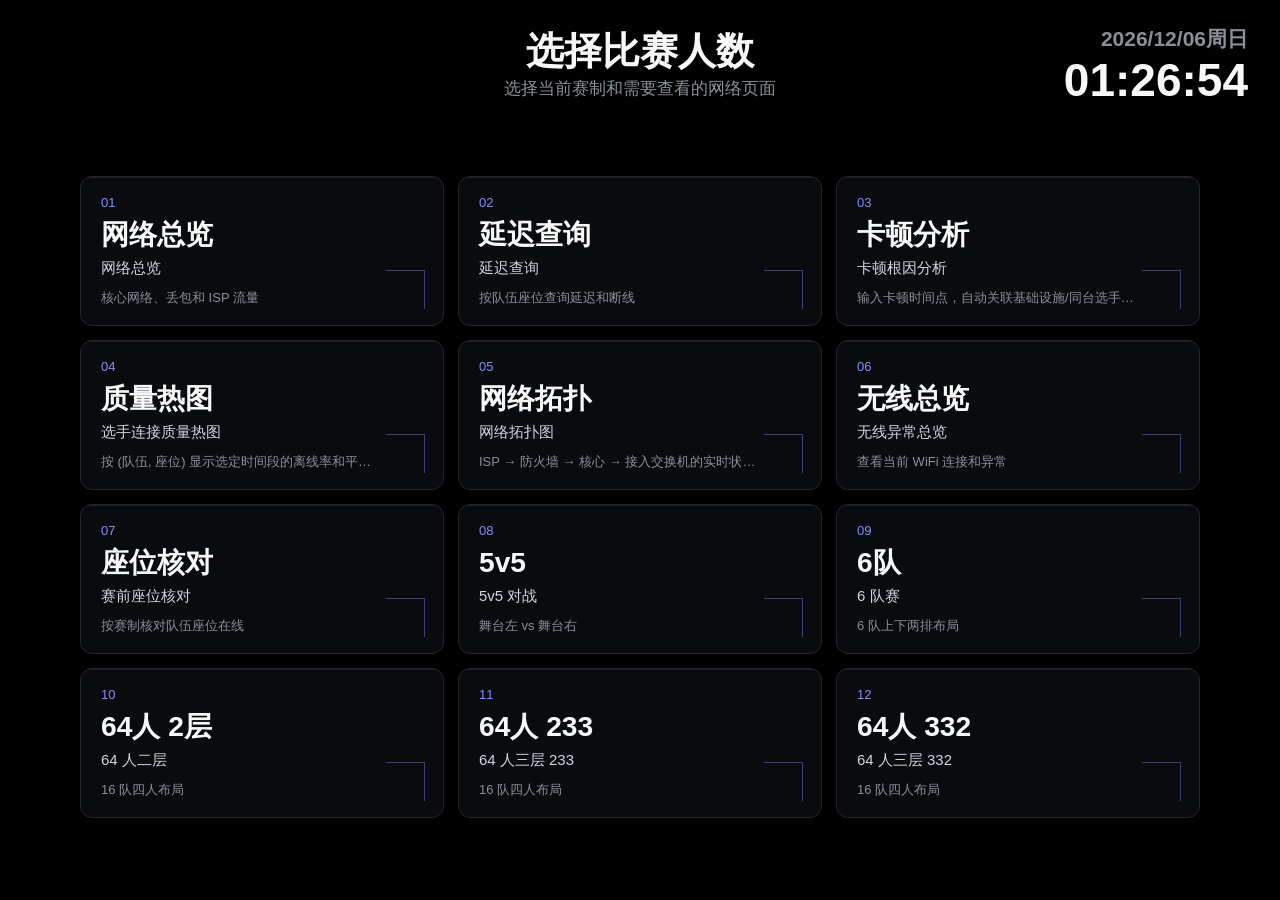
==== commit 365d4143: "bigscreen: extract player/incident logic with tests, CSV export, faster player ping, mobile layout -" ====
--- a/zabbix+librenms+grafana/bigscreen/index.html
+++ b/zabbix+librenms+grafana/bigscreen/index.html
@@ -4,8 +4,8 @@
     <meta charset="utf-8" />
     <meta name="viewport" content="width=device-width, initial-scale=1" />
     <title>网络监控大屏</title>
-    <link rel="stylesheet" href="./style.css?v=20260610-r2" />
-    <link rel="stylesheet" href="./platform.css?v=20260610-r2" />
+    <link rel="stylesheet" href="./style.css?v=20260610-r3" />
+    <link rel="stylesheet" href="./platform.css?v=20260610-r3" />
   </head>
   <body>
     <main class="screen">
@@ -84,6 +84,7 @@
             </select>
           </label>
           <button type="submit">查询</button>
+          <button type="button" id="evidenceExport" title="把当前查询到的延迟/在线原始数据导出为 CSV">导出 CSV</button>
         </form>
         <div class="evidence-summary" id="evidenceSummary"></div>
         <section class="chart-panel evidence-latency-panel" aria-labelledby="evidenceLatencyTitle">
@@ -120,6 +121,7 @@
             </select>
           </label>
           <button type="submit">绘制</button>
+          <button type="button" id="heatmapExport" title="把当前热图的离线率/平均延迟导出为 CSV">导出 CSV</button>
         </form>
         <div class="heatmap-summary" id="heatmapSummary"></div>
         <div class="heatmap-grid" id="heatmapGrid"></div>
@@ -180,11 +182,13 @@
         </section>
       </section>
     </main>
-    <script src="./config.js?v=20260610-r2"></script>
-    <script src="./pages.js?v=20260610-r2"></script>
-    <script src="./utils.js?v=20260610-r2"></script>
-    <script src="./api.js?v=20260610-r2"></script>
-    <script src="./topology.js?v=20260610-r2"></script>
-    <script src="./app.js?v=20260610-r2"></script>
+    <script src="./config.js?v=20260610-r3"></script>
+    <script src="./pages.js?v=20260610-r3"></script>
+    <script src="./utils.js?v=20260610-r3"></script>
+    <script src="./api.js?v=20260610-r3"></script>
+    <script src="./players.js?v=20260610-r3"></script>
+    <script src="./incident.js?v=20260610-r3"></script>
+    <script src="./topology.js?v=20260610-r3"></script>
+    <script src="./app.js?v=20260610-r3"></script>
   </body>
 </html>
--- a/zabbix+librenms+grafana/bigscreen/style.css
+++ b/zabbix+librenms+grafana/bigscreen/style.css
@@ -1256,3 +1256,118 @@
   font-size: 13px;
   padding: 16px;
 }
+
+/* ==================== 手机端适配 ====================
+   仅在窄屏(手机/竖屏平板)生效:整页改为纵向滚动的单列布局。
+   电视墙和桌面浏览器(>820px)不受任何影响。 */
+@media (max-width: 820px) {
+  body {
+    overflow-y: auto;
+  }
+
+  .screen {
+    height: auto;
+    min-height: 100vh;
+    grid-template-rows: auto 1fr;
+    padding: 8px;
+    gap: 8px;
+  }
+
+  .topbar {
+    grid-template-columns: minmax(0, 1fr);
+    gap: 4px;
+    padding: 8px 10px;
+    justify-items: center;
+    text-align: center;
+  }
+
+  .headline h1 {
+    font-size: 20px;
+  }
+
+  .clock {
+    flex-direction: row;
+    gap: 8px;
+  }
+
+  /* 总览/比赛页:12 列网格退化为单列流式,整页滚动 */
+  .panel-grid {
+    grid-template-columns: minmax(0, 1fr);
+    grid-template-rows: none;
+    grid-auto-rows: auto;
+    overflow: visible;
+  }
+
+  .ping-panel,
+  .uptime-panel,
+  .trend-panel,
+  .loss-panel,
+  .isp-grid {
+    grid-column: 1 / -1 !important;
+    grid-row: auto !important;
+  }
+
+  .trend-panel,
+  .loss-panel {
+    height: 260px;
+  }
+
+  .isp-grid {
+    display: grid;
+    grid-template-columns: minmax(0, 1fr);
+    gap: 8px;
+  }
+
+  .isp-grid .isp-panel {
+    height: 240px;
+  }
+
+  /* 查询/分析页的表单:竖排堆叠,触控目标更大 */
+  .evidence-controls,
+  .heatmap-controls,
+  .incident-controls {
+    display: flex;
+    flex-wrap: wrap;
+    gap: 8px;
+  }
+
+  .evidence-controls label,
+  .heatmap-controls label,
+  .incident-controls label {
+    flex: 1 1 calc(50% - 8px);
+    min-width: 130px;
+  }
+
+  .evidence-controls button,
+  .heatmap-controls button,
+  .incident-controls button {
+    flex: 1 1 calc(50% - 8px);
+    min-height: 40px;
+  }
+
+  .evidence-kpis {
+    display: grid;
+    grid-template-columns: repeat(2, minmax(0, 1fr));
+    gap: 6px;
+  }
+
+  .incident-grid {
+    grid-template-columns: minmax(0, 1fr);
+    grid-auto-rows: auto;
+  }
+
+  .heatmap-cell {
+    grid-template-rows: 12px 1fr 11px;
+    font-size: 11px;
+  }
+
+  /* 拓扑:详情卡从浮动侧栏变成底部贴边卡片,不挡图 */
+  .topology-detail {
+    left: 8px;
+    right: 8px;
+    top: auto;
+    bottom: 8px;
+    width: auto;
+    max-height: 42%;
+  }
+}
--- a/zabbix+librenms+grafana/bigscreen/platform.css
+++ b/zabbix+librenms+grafana/bigscreen/platform.css
@@ -1323,3 +1323,58 @@
     grid-template-columns: 1fr;
   }
 }
+
+/* ==================== 手机端适配 ====================
+   与 style.css 的窄屏块配套:首页卡片、比赛盘、核对页在手机上单列/双列滚动。 */
+@media (max-width: 820px) {
+  .screen,
+  .screen.home-mode,
+  .screen.infra-mode,
+  .screen.evidence-mode,
+  .screen.incident-mode,
+  .screen.heatmap-mode,
+  .screen.topology-mode,
+  .screen.ops-mode,
+  .screen.tournament-mode {
+    grid-template-rows: auto 1fr;
+    height: auto;
+    min-height: 100vh;
+  }
+
+  .screen.home-mode .topbar,
+  .screen.evidence-mode .topbar,
+  .screen.ops-mode .topbar {
+    grid-template-columns: minmax(0, 1fr);
+  }
+
+  .mode-grid {
+    grid-template-columns: minmax(0, 1fr);
+  }
+
+  /* 比赛页:队伍卡两列排,纵向滚动 */
+  .team-row {
+    grid-template-columns: repeat(2, minmax(0, 1fr)) !important;
+  }
+
+  .tournament-board,
+  .tournament-panel {
+    overflow: visible;
+  }
+
+  .team-trend-grid {
+    grid-template-columns: repeat(2, minmax(0, 1fr)) !important;
+  }
+
+  .team-trend-stack-horizontal {
+    flex-direction: column;
+  }
+
+  /* 座位核对/无线总览:表格横向可滚,卡片单列 */
+  .ops-board {
+    overflow-x: auto;
+  }
+
+  .seat-check-grid {
+    grid-template-columns: repeat(2, minmax(0, 1fr)) !important;
+  }
+}
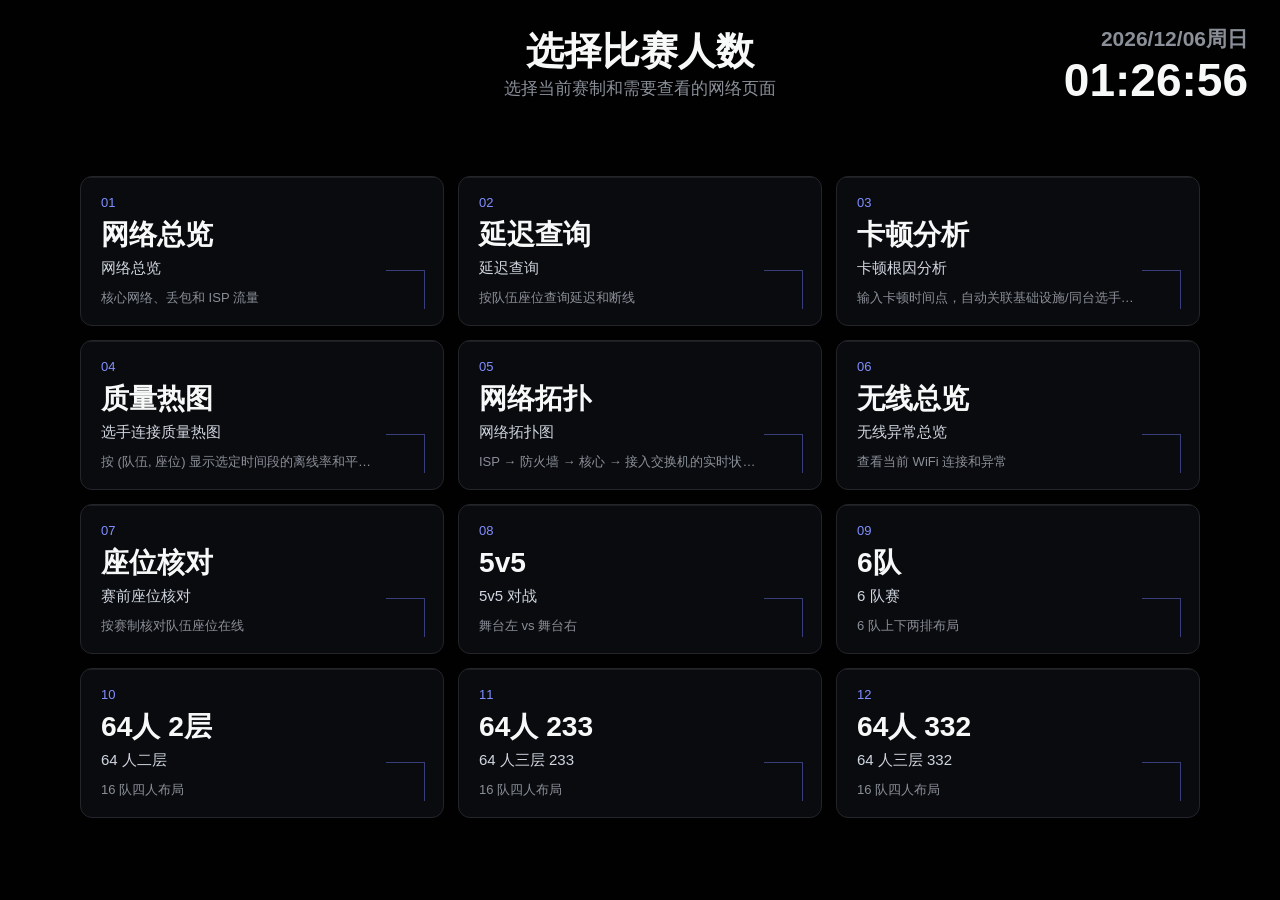
==== commit a03508ba: "Revert early in-place bigscreen refactor from main Backs out 46eb4d2, 54b9a01 and a3aa617 so main ma" ====
--- a/zabbix+librenms+grafana/bigscreen/index.html
+++ b/zabbix+librenms+grafana/bigscreen/index.html
@@ -4,8 +4,8 @@
     <meta charset="utf-8" />
     <meta name="viewport" content="width=device-width, initial-scale=1" />
     <title>网络监控大屏</title>
-    <link rel="stylesheet" href="./style.css?v=20260610-r3" />
-    <link rel="stylesheet" href="./platform.css?v=20260610-r3" />
+    <link rel="stylesheet" href="./style.css?v=20260607-ping-trend" />
+    <link rel="stylesheet" href="./platform.css?v=20260607-ping-trend" />
   </head>
   <body>
     <main class="screen">
@@ -84,7 +84,6 @@
             </select>
           </label>
           <button type="submit">查询</button>
-          <button type="button" id="evidenceExport" title="把当前查询到的延迟/在线原始数据导出为 CSV">导出 CSV</button>
         </form>
         <div class="evidence-summary" id="evidenceSummary"></div>
         <section class="chart-panel evidence-latency-panel" aria-labelledby="evidenceLatencyTitle">
@@ -121,7 +120,6 @@
             </select>
           </label>
           <button type="submit">绘制</button>
-          <button type="button" id="heatmapExport" title="把当前热图的离线率/平均延迟导出为 CSV">导出 CSV</button>
         </form>
         <div class="heatmap-summary" id="heatmapSummary"></div>
         <div class="heatmap-grid" id="heatmapGrid"></div>
@@ -182,13 +180,8 @@
         </section>
       </section>
     </main>
-    <script src="./config.js?v=20260610-r3"></script>
-    <script src="./pages.js?v=20260610-r3"></script>
-    <script src="./utils.js?v=20260610-r3"></script>
-    <script src="./api.js?v=20260610-r3"></script>
-    <script src="./players.js?v=20260610-r3"></script>
-    <script src="./incident.js?v=20260610-r3"></script>
-    <script src="./topology.js?v=20260610-r3"></script>
-    <script src="./app.js?v=20260610-r3"></script>
+    <script src="./config.js?v=20260607-ping-trend"></script>
+    <script src="./pages.js?v=20260607-ping-trend"></script>
+    <script src="./app.js?v=20260607-ping-trend"></script>
   </body>
 </html>
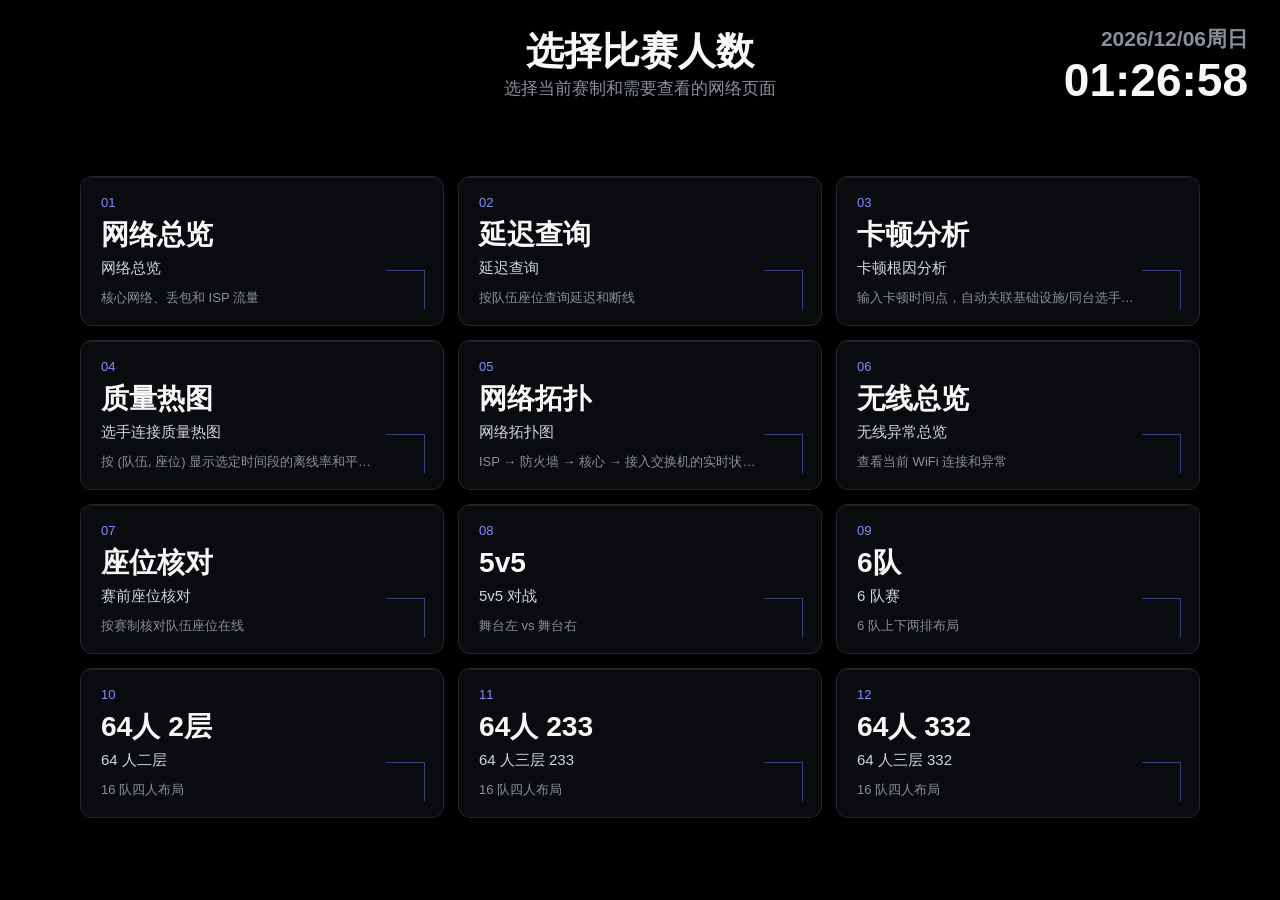
==== commit e36ecb75: "bigscreen: remove dead code and unused grafana config - Drop smoothValues() and the no-op smoothWind" ====
--- a/zabbix+librenms+grafana/bigscreen/index.html
+++ b/zabbix+librenms+grafana/bigscreen/index.html
@@ -4,8 +4,8 @@
     <meta charset="utf-8" />
     <meta name="viewport" content="width=device-width, initial-scale=1" />
     <title>网络监控大屏</title>
-    <link rel="stylesheet" href="./style.css?v=20260607-ping-trend" />
-    <link rel="stylesheet" href="./platform.css?v=20260607-ping-trend" />
+    <link rel="stylesheet" href="./style.css?v=20260611-cleanup" />
+    <link rel="stylesheet" href="./platform.css?v=20260611-cleanup" />
   </head>
   <body>
     <main class="screen">
@@ -180,8 +180,8 @@
         </section>
       </section>
     </main>
-    <script src="./config.js?v=20260607-ping-trend"></script>
-    <script src="./pages.js?v=20260607-ping-trend"></script>
-    <script src="./app.js?v=20260607-ping-trend"></script>
+    <script src="./config.js?v=20260611-cleanup"></script>
+    <script src="./pages.js?v=20260611-cleanup"></script>
+    <script src="./app.js?v=20260611-cleanup"></script>
   </body>
 </html>
--- a/zabbix+librenms+grafana/bigscreen/platform.css
+++ b/zabbix+librenms+grafana/bigscreen/platform.css
@@ -1274,30 +1274,6 @@
   font-size: 11px;
 }
 
-.match-trend-grid {
-  display: grid;
-  grid-template-columns: repeat(2, minmax(0, 1fr));
-  gap: 10px;
-  width: 100%;
-  height: 100%;
-  min-width: 0;
-  min-height: 0;
-}
-
-.match-trend-card {
-  display: grid;
-  grid-template-rows: 18px minmax(0, 1fr);
-  min-width: 0;
-  min-height: 0;
-}
-
-.match-trend-card h3 {
-  margin: 0;
-  color: #cfe0ff;
-  font-size: 12px;
-  font-weight: 800;
-}
-
 @media (max-width: 1200px) {
   .screen {
     grid-template-rows: 106px 1fr;
@@ -1323,58 +1299,3 @@
     grid-template-columns: 1fr;
   }
 }
-
-/* ==================== 手机端适配 ====================
-   与 style.css 的窄屏块配套:首页卡片、比赛盘、核对页在手机上单列/双列滚动。 */
-@media (max-width: 820px) {
-  .screen,
-  .screen.home-mode,
-  .screen.infra-mode,
-  .screen.evidence-mode,
-  .screen.incident-mode,
-  .screen.heatmap-mode,
-  .screen.topology-mode,
-  .screen.ops-mode,
-  .screen.tournament-mode {
-    grid-template-rows: auto 1fr;
-    height: auto;
-    min-height: 100vh;
-  }
-
-  .screen.home-mode .topbar,
-  .screen.evidence-mode .topbar,
-  .screen.ops-mode .topbar {
-    grid-template-columns: minmax(0, 1fr);
-  }
-
-  .mode-grid {
-    grid-template-columns: minmax(0, 1fr);
-  }
-
-  /* 比赛页:队伍卡两列排,纵向滚动 */
-  .team-row {
-    grid-template-columns: repeat(2, minmax(0, 1fr)) !important;
-  }
-
-  .tournament-board,
-  .tournament-panel {
-    overflow: visible;
-  }
-
-  .team-trend-grid {
-    grid-template-columns: repeat(2, minmax(0, 1fr)) !important;
-  }
-
-  .team-trend-stack-horizontal {
-    flex-direction: column;
-  }
-
-  /* 座位核对/无线总览:表格横向可滚,卡片单列 */
-  .ops-board {
-    overflow-x: auto;
-  }
-
-  .seat-check-grid {
-    grid-template-columns: repeat(2, minmax(0, 1fr)) !important;
-  }
-}
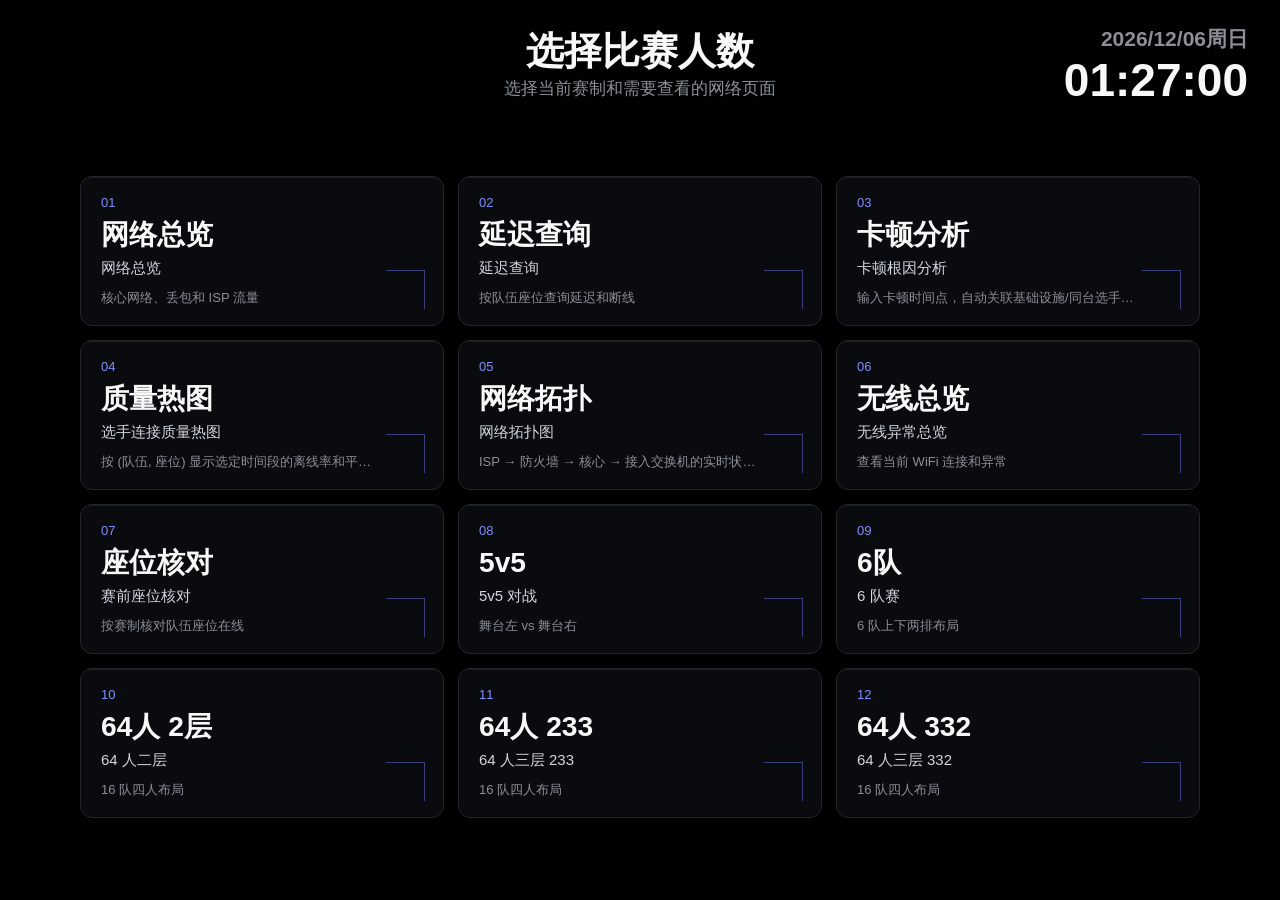
==== commit fc0b7bf2: "bigscreen: use static opsRescan button instead of inline injection Mirrors the tournamentRefresh pat" ====
--- a/zabbix+librenms+grafana/bigscreen/index.html
+++ b/zabbix+librenms+grafana/bigscreen/index.html
@@ -96,6 +96,7 @@
         </section>
       </section>
       <section class="ops-panel" id="opsPanel" aria-label="现场核对" hidden>
+        <button type="button" class="tournament-refresh" id="opsRescan" title="立即重扫目标" aria-label="立即重扫目标">↻</button>
         <div class="ops-controls" id="opsControls"></div>
         <div class="ops-summary" id="opsSummary"></div>
         <div class="ops-board" id="opsBoard"></div>
--- a/zabbix+librenms+grafana/bigscreen/platform.css
+++ b/zabbix+librenms+grafana/bigscreen/platform.css
@@ -478,6 +478,16 @@
 .ops-controls select:focus {
   outline: 2px solid rgba(94, 106, 210, 0.48);
   outline-offset: 1px;
+}
+
+@keyframes spin {
+  to { transform: rotate(360deg); }
+}
+
+.tournament-refresh.spinning,
+.tournament-refresh.spinning:hover {
+  animation: spin 0.8s linear infinite;
+  opacity: 0.5;
 }
 
 .ops-title {
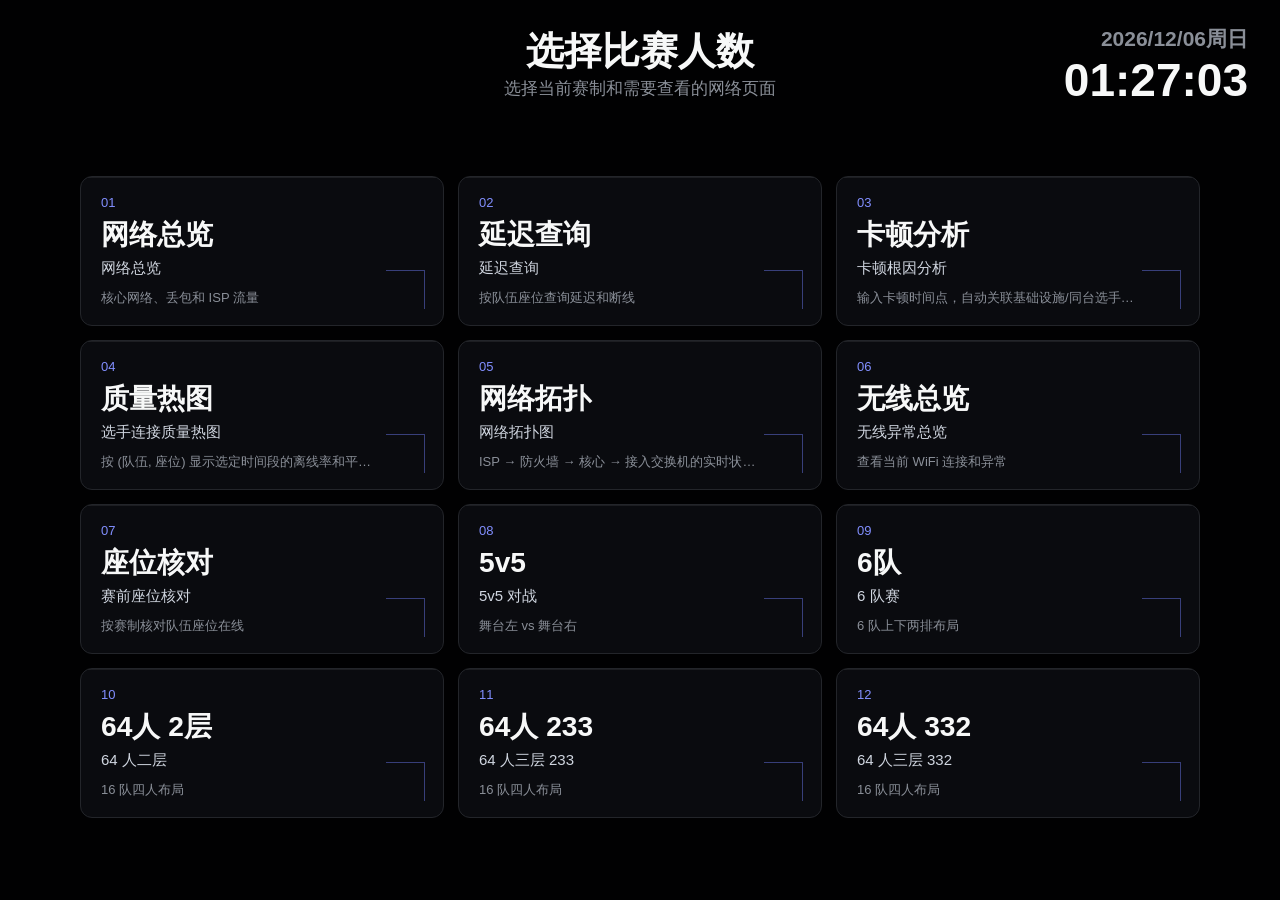
==== commit de0abaac: "fix: ISP node latency text patcher still showed online without data updateTopologyLatencyTexts re-pa" ====
--- a/zabbix+librenms+grafana/bigscreen/index.html
+++ b/zabbix+librenms+grafana/bigscreen/index.html
@@ -4,8 +4,8 @@
     <meta charset="utf-8" />
     <meta name="viewport" content="width=device-width, initial-scale=1" />
     <title>网络监控大屏</title>
-    <link rel="stylesheet" href="./style.css?v=20260611-cleanup" />
-    <link rel="stylesheet" href="./platform.css?v=20260611-cleanup" />
+    <link rel="stylesheet" href="./style.css?v=20260613b" />
+    <link rel="stylesheet" href="./platform.css?v=20260613b" />
   </head>
   <body>
     <main class="screen">
@@ -84,6 +84,7 @@
             </select>
           </label>
           <button type="submit">查询</button>
+          <button type="button" id="evidenceExport" title="把当前查询到的延迟/在线原始数据导出为 CSV">导出 CSV</button>
         </form>
         <div class="evidence-summary" id="evidenceSummary"></div>
         <section class="chart-panel evidence-latency-panel" aria-labelledby="evidenceLatencyTitle">
@@ -121,6 +122,7 @@
             </select>
           </label>
           <button type="submit">绘制</button>
+          <button type="button" id="heatmapExport" title="把当前热图的离线率/平均延迟导出为 CSV">导出 CSV</button>
         </form>
         <div class="heatmap-summary" id="heatmapSummary"></div>
         <div class="heatmap-grid" id="heatmapGrid"></div>
@@ -181,8 +183,13 @@
         </section>
       </section>
     </main>
-    <script src="./config.js?v=20260611-cleanup"></script>
-    <script src="./pages.js?v=20260611-cleanup"></script>
-    <script src="./app.js?v=20260611-cleanup"></script>
+    <script src="./config.js?v=20260613b"></script>
+    <script src="./pages.js?v=20260613b"></script>
+    <script src="./utils.js?v=20260613b"></script>
+    <script src="./api.js?v=20260613b"></script>
+    <script src="./players.js?v=20260613b"></script>
+    <script src="./incident.js?v=20260613b"></script>
+    <script src="./topology.js?v=20260613b"></script>
+    <script src="./app.js?v=20260613b"></script>
   </body>
 </html>
--- a/zabbix+librenms+grafana/bigscreen/platform.css
+++ b/zabbix+librenms+grafana/bigscreen/platform.css
@@ -434,6 +434,7 @@
   gap: 10px;
   min-width: 0;
   min-height: 0;
+  position: relative;
 }
 
 .ops-controls,
@@ -1309,3 +1310,58 @@
     grid-template-columns: 1fr;
   }
 }
+
+/* ==================== 手机端适配 ====================
+   与 style.css 的窄屏块配套:首页卡片、比赛盘、核对页在手机上单列/双列滚动。 */
+@media (max-width: 820px) {
+  .screen,
+  .screen.home-mode,
+  .screen.infra-mode,
+  .screen.evidence-mode,
+  .screen.incident-mode,
+  .screen.heatmap-mode,
+  .screen.topology-mode,
+  .screen.ops-mode,
+  .screen.tournament-mode {
+    grid-template-rows: auto 1fr;
+    height: auto;
+    min-height: 100vh;
+  }
+
+  .screen.home-mode .topbar,
+  .screen.evidence-mode .topbar,
+  .screen.ops-mode .topbar {
+    grid-template-columns: minmax(0, 1fr);
+  }
+
+  .mode-grid {
+    grid-template-columns: minmax(0, 1fr);
+  }
+
+  /* 比赛页:队伍卡两列排,纵向滚动 */
+  .team-row {
+    grid-template-columns: repeat(2, minmax(0, 1fr)) !important;
+  }
+
+  .tournament-board,
+  .tournament-panel {
+    overflow: visible;
+  }
+
+  .team-trend-grid {
+    grid-template-columns: repeat(2, minmax(0, 1fr)) !important;
+  }
+
+  .team-trend-stack-horizontal {
+    flex-direction: column;
+  }
+
+  /* 座位核对/无线总览:表格横向可滚,卡片单列 */
+  .ops-board {
+    overflow-x: auto;
+  }
+
+  .seat-check-grid {
+    grid-template-columns: repeat(2, minmax(0, 1fr)) !important;
+  }
+}
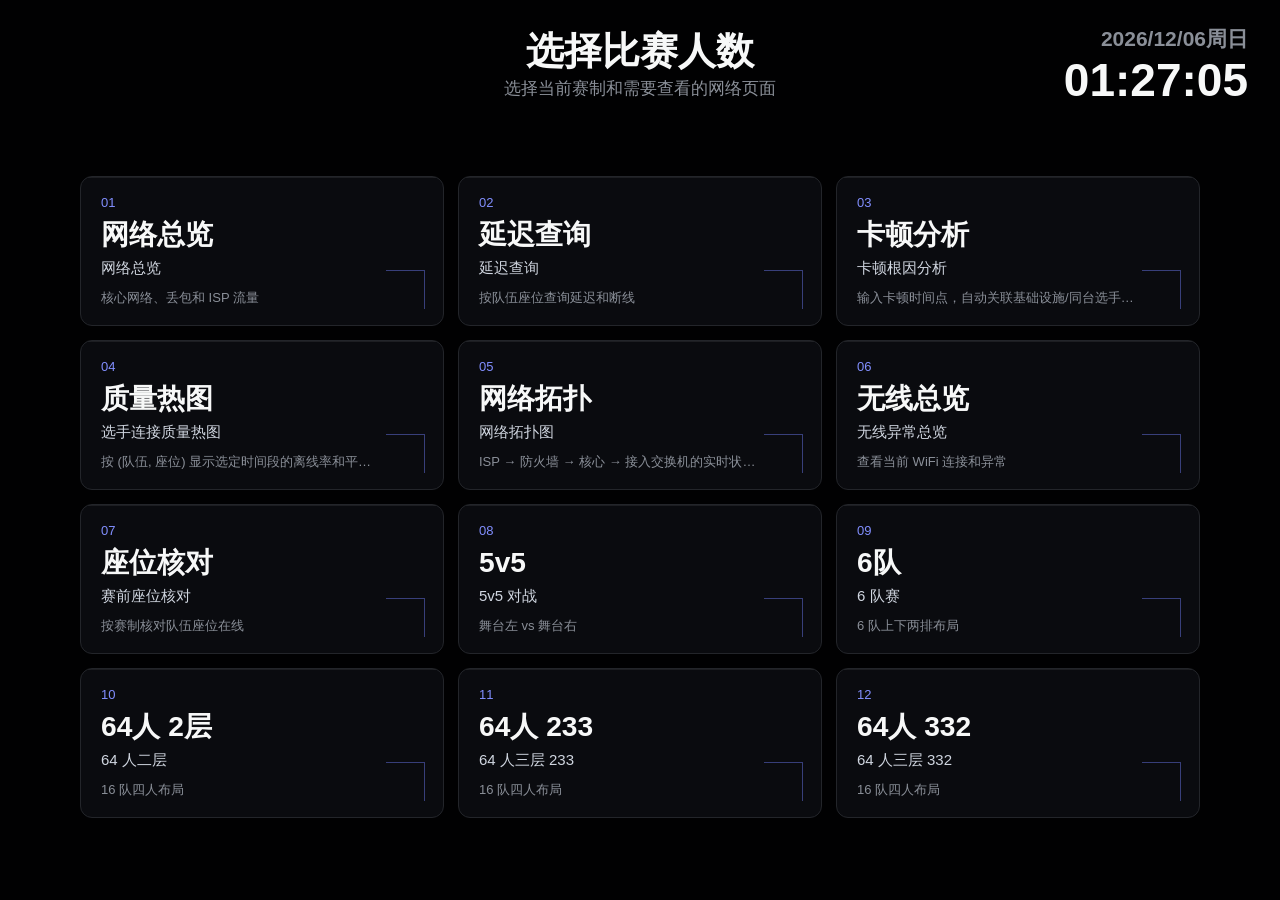
==== commit 3532fac8: "fix: render without apk/jq, drop ISP1/ISP2 topology placeholders, hide empty server panel - grafana-" ====
--- a/zabbix+librenms+grafana/bigscreen/index.html
+++ b/zabbix+librenms+grafana/bigscreen/index.html
@@ -31,8 +31,10 @@
           <h2 id="pingTitle">Ping</h2>
           <div class="gauge-subhead">网络设备</div>
           <div class="gauge-grid" id="pingGaugeGrid"></div>
-          <div class="gauge-subhead">服务器</div>
-          <div class="gauge-grid" id="pingServerGaugeGrid"></div>
+          <div id="serverGaugesWrap">
+            <div class="gauge-subhead">服务器</div>
+            <div class="gauge-grid" id="pingServerGaugeGrid"></div>
+          </div>
         </section>
         <section class="panel custom-panel uptime-panel" aria-labelledby="uptimeTitle">
           <h2 id="uptimeTitle">运行时长</h2>
